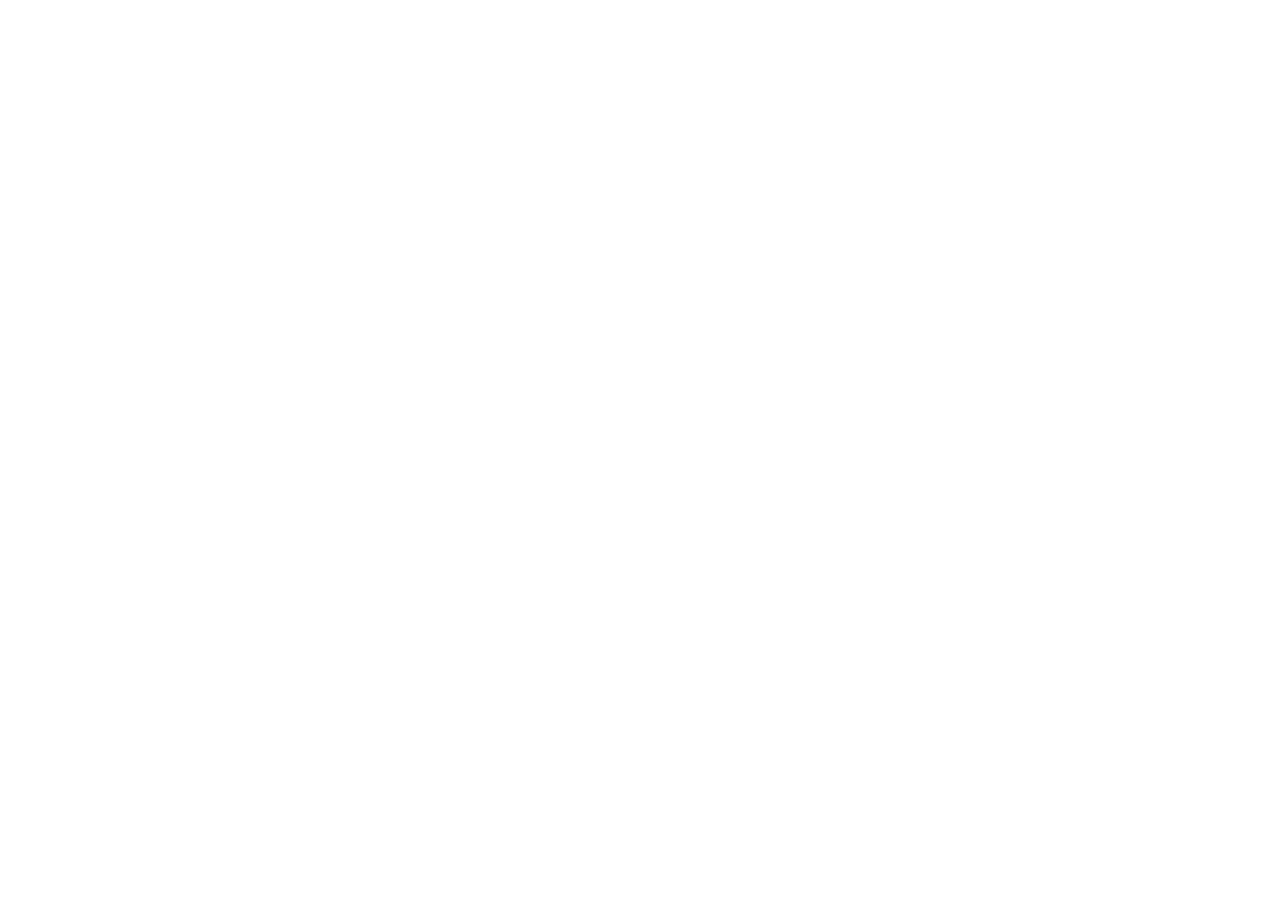
==== index.html @ 32c004c4 "完成了登录注册功能" ====
<!DOCTYPE html>
<html lang="en">
<head>
    <meta charset="UTF-8">
    <meta name="viewport" content="width=device-width, initial-scale=1.0">
    <meta http-equiv="X-UA-Compatible" content="ie=edge">
    <title>Document</title>
</head>
<body>
    
</body>
</html>
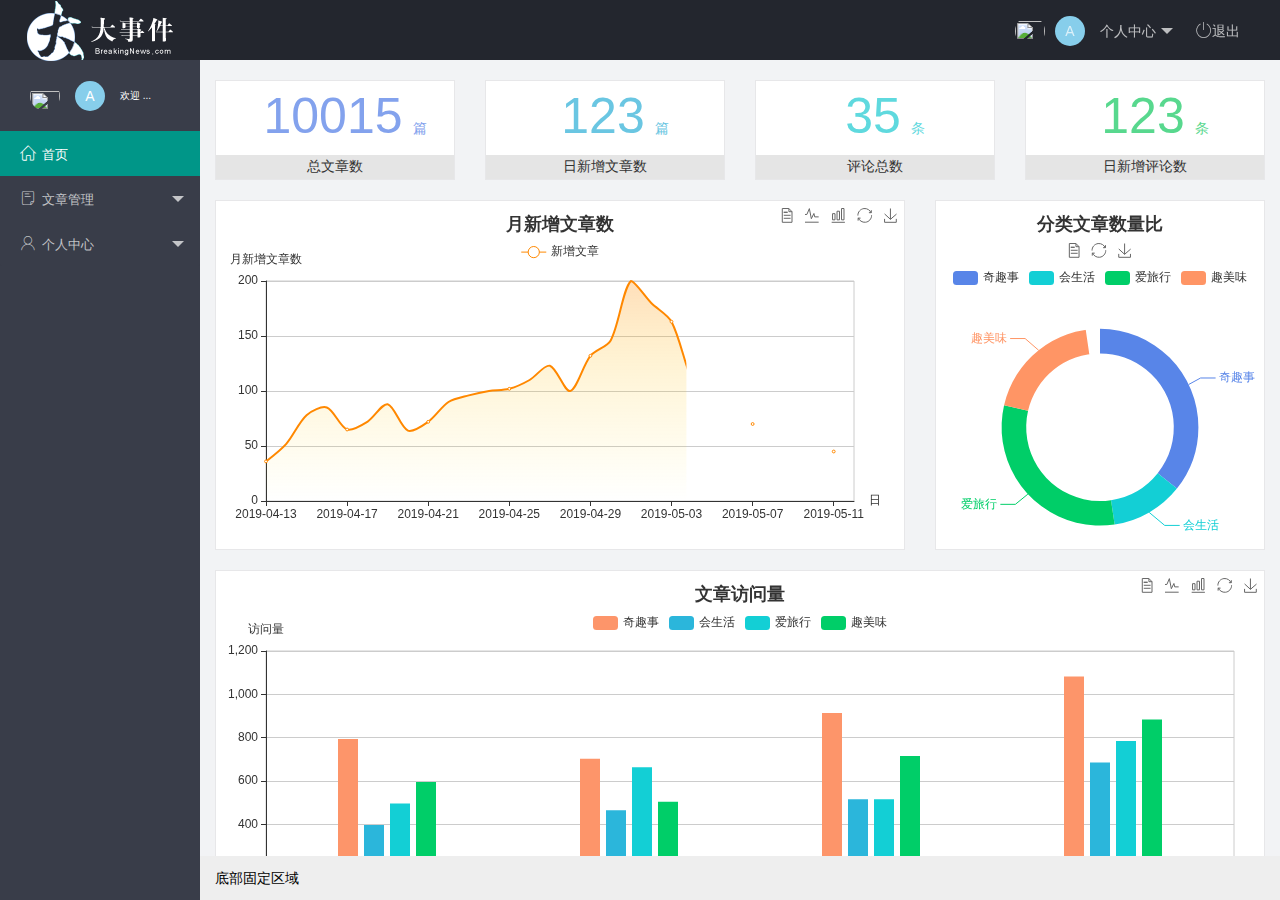
==== commit e6f13154: "完成了主页面的功能" ====
--- a/index.html
+++ b/index.html
@@ -5,8 +5,91 @@
     <meta name="viewport" content="width=device-width, initial-scale=1.0">
     <meta http-equiv="X-UA-Compatible" content="ie=edge">
     <title>Document</title>
+    <link rel="stylesheet" href="./assets/lib/layui/css/layui.css" />
+    <!-- 导入第三方图标库 -->
+    <link rel="stylesheet" href="./assets/fonts/iconfont.css" />
+    <link rel="stylesheet" href="./assets/css/index.css" />
+
 </head>
 <body>
-    
-</body>
+        <div class="layui-layout layui-layout-admin">
+          <div class="layui-header">
+            <div class="layui-logo layui-hide-xs ">
+                <img src="./assets/images/logo.png" alt="">
+            </div>
+            <!-- 头部区域（可配合layui 已有的水平导航） -->
+            
+            <ul class="layui-nav layui-layout-right">
+              <li class="layui-nav-item layui-hide layui-show-md-inline-block">
+                <a href="javascript:;" id="touxiang">
+                  <img src="//tva1.sinaimg.cn/crop.0.0.118.118.180/5db11ff4gw1e77d3nqrv8j203b03cweg.jpg" class="layui-nav-img">
+                  <span class="replace">A</span>
+                  个人中心
+                </a>
+                <dl class="layui-nav-child">
+                  <dd><a href="">基本资料</a></dd>
+                  <dd><a href="">更换头像</a></dd>
+                  <dd><a href="">重置密码</a></dd>
+                </dl>
+              </li>
+              <li class="layui-nav-item" lay-header-event="menuRight" lay-unselect>
+                <a href="javascript:;" id="exit">
+                    <span class="iconfont icon-tuichu"></span>退出
+                </a>
+              </li>
+            </ul>
+          </div>
+          
+          <div class="layui-side layui-bg-black">
+            <div class="layui-side-scroll">
+               <div class="userinfo">
+                     <img src="//tva1.sinaimg.cn/crop.0.0.118.118.180/5db11ff4gw1e77d3nqrv8j203b03cweg.jpg" class="layui-nav-img">
+                     <span class="replace">A</span>
+                     <span id="welcom">欢迎 ...</span>
+               </div>
+              <!-- 左侧导航区域（可配合layui已有的垂直导航） -->
+              <ul class="layui-nav layui-nav-tree" lay-filter="test">
+                    
+                <li class="layui-nav-item layui-this">
+                    <a href="javascript:;"><span class="iconfont icon-home"></span>首页</a>
+                </li>
+                <li class="layui-nav-item">
+                  <a class="" href="javascript:;"><span class="iconfont icon-16"></span>文章管理</a>
+                  <dl class="layui-nav-child">
+                        
+                    <dd><a href="javascript:;"><i class="layui-icon layui-icon-app"></i>文章类别</a></dd>
+                    <dd><a href="javascript:;"><i class="layui-icon layui-icon-app"></i>文章列表</a></dd>
+                    <dd><a href="javascript:;"><i class="layui-icon layui-icon-app"></i>发表文章</a></dd>
+                  </dl>
+                </li>
+                <li class="layui-nav-item">
+                  <a href="javascript:;"><span class="iconfont icon-user"></span>个人中心</a>
+                  <dl class="layui-nav-child">
+                    <dd><a href="javascript:;"><i class="layui-icon layui-icon-app"></i>基本资料</a></dd>
+                    <dd><a href="javascript:;"><i class="layui-icon layui-icon-app"></i>更换头像</a></dd>
+                    <dd><a href=""><i class="layui-icon layui-icon-app"></i>重置密码</a></dd>
+                  </dl>
+                </li>
+                
+                
+              </ul>
+            </div>
+          </div>
+          
+          <div class="layui-body">
+            <!-- 内容主体区域 -->
+            <iframe name="fm" src="./home/dashboard.html" frameborder="0"></iframe>
+          </div>
+          
+          <div class="layui-footer">
+            <!-- 底部固定区域 -->
+            底部固定区域
+          </div>
+        </div>
+        <!-- 导入 layui 的JS文件 -->
+    <script src="./assets/lib/jquery.js"></script>
+    <script src="./assets/lib/layui/layui.all.js"></script>
+    <script src="./assets/js/baseAPI.js"></script>
+    <script src="./assets/js/index.js"></script>
+        </body>
 </html>--- a/assets/lib/layui/css/layui.css
+++ b/assets/lib/layui/css/layui.css
@@ -0,0 +1,2 @@
+/** layui-v2.5.5 MIT License By https://www.layui.com */
+ .layui-inline,img{display:inline-block;vertical-align:middle}h1,h2,h3,h4,h5,h6{font-weight:400}.layui-edge,.layui-header,.layui-inline,.layui-main{position:relative}.layui-body,.layui-edge,.layui-elip{overflow:hidden}.layui-btn,.layui-edge,.layui-inline,img{vertical-align:middle}.layui-btn,.layui-disabled,.layui-icon,.layui-unselect{-moz-user-select:none;-webkit-user-select:none;-ms-user-select:none}.layui-elip,.layui-form-checkbox span,.layui-form-pane .layui-form-label{text-overflow:ellipsis;white-space:nowrap}.layui-breadcrumb,.layui-tree-btnGroup{visibility:hidden}blockquote,body,button,dd,div,dl,dt,form,h1,h2,h3,h4,h5,h6,input,li,ol,p,pre,td,textarea,th,ul{margin:0;padding:0;-webkit-tap-highlight-color:rgba(0,0,0,0)}a:active,a:hover{outline:0}img{border:none}li{list-style:none}table{border-collapse:collapse;border-spacing:0}h4,h5,h6{font-size:100%}button,input,optgroup,option,select,textarea{font-family:inherit;font-size:inherit;font-style:inherit;font-weight:inherit;outline:0}pre{white-space:pre-wrap;white-space:-moz-pre-wrap;white-space:-pre-wrap;white-space:-o-pre-wrap;word-wrap:break-word}body{line-height:24px;font:14px Helvetica Neue,Helvetica,PingFang SC,Tahoma,Arial,sans-serif}hr{height:1px;margin:10px 0;border:0;clear:both}a{color:#333;text-decoration:none}a:hover{color:#777}a cite{font-style:normal;*cursor:pointer}.layui-border-box,.layui-border-box *{box-sizing:border-box}.layui-box,.layui-box *{box-sizing:content-box}.layui-clear{clear:both;*zoom:1}.layui-clear:after{content:'\20';clear:both;*zoom:1;display:block;height:0}.layui-inline{*display:inline;*zoom:1}.layui-edge{display:inline-block;width:0;height:0;border-width:6px;border-style:dashed;border-color:transparent}.layui-edge-top{top:-4px;border-bottom-color:#999;border-bottom-style:solid}.layui-edge-right{border-left-color:#999;border-left-style:solid}.layui-edge-bottom{top:2px;border-top-color:#999;border-top-style:solid}.layui-edge-left{border-right-color:#999;border-right-style:solid}.layui-disabled,.layui-disabled:hover{color:#d2d2d2!important;cursor:not-allowed!important}.layui-circle{border-radius:100%}.layui-show{display:block!important}.layui-hide{display:none!important}@font-face{font-family:layui-icon;src:url(../font/iconfont.eot?v=250);src:url(../font/iconfont.eot?v=250#iefix) format('embedded-opentype'),url(../font/iconfont.woff2?v=250) format('woff2'),url(../font/iconfont.woff?v=250) format('woff'),url(../font/iconfont.ttf?v=250) format('truetype'),url(../font/iconfont.svg?v=250#layui-icon) format('svg')}.layui-icon{font-family:layui-icon!important;font-size:16px;font-style:normal;-webkit-font-smoothing:antialiased;-moz-osx-font-smoothing:grayscale}.layui-icon-reply-fill:before{content:"\e611"}.layui-icon-set-fill:before{content:"\e614"}.layui-icon-menu-fill:before{content:"\e60f"}.layui-icon-search:before{content:"\e615"}.layui-icon-share:before{content:"\e641"}.layui-icon-set-sm:before{content:"\e620"}.layui-icon-engine:before{content:"\e628"}.layui-icon-close:before{content:"\1006"}.layui-icon-close-fill:before{content:"\1007"}.layui-icon-chart-screen:before{content:"\e629"}.layui-icon-star:before{content:"\e600"}.layui-icon-circle-dot:before{content:"\e617"}.layui-icon-chat:before{content:"\e606"}.layui-icon-release:before{content:"\e609"}.layui-icon-list:before{content:"\e60a"}.layui-icon-chart:before{content:"\e62c"}.layui-icon-ok-circle:before{content:"\1005"}.layui-icon-layim-theme:before{content:"\e61b"}.layui-icon-table:before{content:"\e62d"}.layui-icon-right:before{content:"\e602"}.layui-icon-left:before{content:"\e603"}.layui-icon-cart-simple:before{content:"\e698"}.layui-icon-face-cry:before{content:"\e69c"}.layui-icon-face-smile:before{content:"\e6af"}.layui-icon-survey:before{content:"\e6b2"}.layui-icon-tree:before{content:"\e62e"}.layui-icon-upload-circle:before{content:"\e62f"}.layui-icon-add-circle:before{content:"\e61f"}.layui-icon-download-circle:before{content:"\e601"}.layui-icon-templeate-1:before{content:"\e630"}.layui-icon-util:before{content:"\e631"}.layui-icon-face-surprised:before{content:"\e664"}.layui-icon-edit:before{content:"\e642"}.layui-icon-speaker:before{content:"\e645"}.layui-icon-down:before{content:"\e61a"}.layui-icon-file:before{content:"\e621"}.layui-icon-layouts:before{content:"\e632"}.layui-icon-rate-half:before{content:"\e6c9"}.layui-icon-add-circle-fine:before{content:"\e608"}.layui-icon-prev-circle:before{content:"\e633"}.layui-icon-read:before{content:"\e705"}.layui-icon-404:before{content:"\e61c"}.layui-icon-carousel:before{content:"\e634"}.layui-icon-help:before{content:"\e607"}.layui-icon-code-circle:before{content:"\e635"}.layui-icon-water:before{content:"\e636"}.layui-icon-username:before{content:"\e66f"}.layui-icon-find-fill:before{content:"\e670"}.layui-icon-about:before{content:"\e60b"}.layui-icon-location:before{content:"\e715"}.layui-icon-up:before{content:"\e619"}.layui-icon-pause:before{content:"\e651"}.layui-icon-date:before{content:"\e637"}.layui-icon-layim-uploadfile:before{content:"\e61d"}.layui-icon-delete:before{content:"\e640"}.layui-icon-play:before{content:"\e652"}.layui-icon-top:before{content:"\e604"}.layui-icon-friends:before{content:"\e612"}.layui-icon-refresh-3:before{content:"\e9aa"}.layui-icon-ok:before{content:"\e605"}.layui-icon-layer:before{content:"\e638"}.layui-icon-face-smile-fine:before{content:"\e60c"}.layui-icon-dollar:before{content:"\e659"}.layui-icon-group:before{content:"\e613"}.layui-icon-layim-download:before{content:"\e61e"}.layui-icon-picture-fine:before{content:"\e60d"}.layui-icon-link:before{content:"\e64c"}.layui-icon-diamond:before{content:"\e735"}.layui-icon-log:before{content:"\e60e"}.layui-icon-rate-solid:before{content:"\e67a"}.layui-icon-fonts-del:before{content:"\e64f"}.layui-icon-unlink:before{content:"\e64d"}.layui-icon-fonts-clear:before{content:"\e639"}.layui-icon-triangle-r:before{content:"\e623"}.layui-icon-circle:before{content:"\e63f"}.layui-icon-radio:before{content:"\e643"}.layui-icon-align-center:before{content:"\e647"}.layui-icon-align-right:before{content:"\e648"}.layui-icon-align-left:before{content:"\e649"}.layui-icon-loading-1:before{content:"\e63e"}.layui-icon-return:before{content:"\e65c"}.layui-icon-fonts-strong:before{content:"\e62b"}.layui-icon-upload:before{content:"\e67c"}.layui-icon-dialogue:before{content:"\e63a"}.layui-icon-video:before{content:"\e6ed"}.layui-icon-headset:before{content:"\e6fc"}.layui-icon-cellphone-fine:before{content:"\e63b"}.layui-icon-add-1:before{content:"\e654"}.layui-icon-face-smile-b:before{content:"\e650"}.layui-icon-fonts-html:before{content:"\e64b"}.layui-icon-form:before{content:"\e63c"}.layui-icon-cart:before{content:"\e657"}.layui-icon-camera-fill:before{content:"\e65d"}.layui-icon-tabs:before{content:"\e62a"}.layui-icon-fonts-code:before{content:"\e64e"}.layui-icon-fire:before{content:"\e756"}.layui-icon-set:before{content:"\e716"}.layui-icon-fonts-u:before{content:"\e646"}.layui-icon-triangle-d:before{content:"\e625"}.layui-icon-tips:before{content:"\e702"}.layui-icon-picture:before{content:"\e64a"}.layui-icon-more-vertical:before{content:"\e671"}.layui-icon-flag:before{content:"\e66c"}.layui-icon-loading:before{content:"\e63d"}.layui-icon-fonts-i:before{content:"\e644"}.layui-icon-refresh-1:before{content:"\e666"}.layui-icon-rmb:before{content:"\e65e"}.layui-icon-home:before{content:"\e68e"}.layui-icon-user:before{content:"\e770"}.layui-icon-notice:before{content:"\e667"}.layui-icon-login-weibo:before{content:"\e675"}.layui-icon-voice:before{content:"\e688"}.layui-icon-upload-drag:before{content:"\e681"}.layui-icon-login-qq:before{content:"\e676"}.layui-icon-snowflake:before{content:"\e6b1"}.layui-icon-file-b:before{content:"\e655"}.layui-icon-template:before{content:"\e663"}.layui-icon-auz:before{content:"\e672"}.layui-icon-console:before{content:"\e665"}.layui-icon-app:before{content:"\e653"}.layui-icon-prev:before{content:"\e65a"}.layui-icon-website:before{content:"\e7ae"}.layui-icon-next:before{content:"\e65b"}.layui-icon-component:before{content:"\e857"}.layui-icon-more:before{content:"\e65f"}.layui-icon-login-wechat:before{content:"\e677"}.layui-icon-shrink-right:before{content:"\e668"}.layui-icon-spread-left:before{content:"\e66b"}.layui-icon-camera:before{content:"\e660"}.layui-icon-note:before{content:"\e66e"}.layui-icon-refresh:before{content:"\e669"}.layui-icon-female:before{content:"\e661"}.layui-icon-male:before{content:"\e662"}.layui-icon-password:before{content:"\e673"}.layui-icon-senior:before{content:"\e674"}.layui-icon-theme:before{content:"\e66a"}.layui-icon-tread:before{content:"\e6c5"}.layui-icon-praise:before{content:"\e6c6"}.layui-icon-star-fill:before{content:"\e658"}.layui-icon-rate:before{content:"\e67b"}.layui-icon-template-1:before{content:"\e656"}.layui-icon-vercode:before{content:"\e679"}.layui-icon-cellphone:before{content:"\e678"}.layui-icon-screen-full:before{content:"\e622"}.layui-icon-screen-restore:before{content:"\e758"}.layui-icon-cols:before{content:"\e610"}.layui-icon-export:before{content:"\e67d"}.layui-icon-print:before{content:"\e66d"}.layui-icon-slider:before{content:"\e714"}.layui-icon-addition:before{content:"\e624"}.layui-icon-subtraction:before{content:"\e67e"}.layui-icon-service:before{content:"\e626"}.layui-icon-transfer:before{content:"\e691"}.layui-main{width:1140px;margin:0 auto}.layui-header{z-index:1000;height:60px}.layui-header a:hover{transition:all .5s;-webkit-transition:all .5s}.layui-side{position:fixed;left:0;top:0;bottom:0;z-index:999;width:200px;overflow-x:hidden}.layui-side-scroll{position:relative;width:220px;height:100%;overflow-x:hidden}.layui-body{position:absolute;left:200px;right:0;top:0;bottom:0;z-index:998;width:auto;overflow-y:auto;box-sizing:border-box}.layui-layout-body{overflow:hidden}.layui-layout-admin .layui-header{background-color:#23262E}.layui-layout-admin .layui-side{top:60px;width:200px;overflow-x:hidden}.layui-layout-admin .layui-body{position:fixed;top:60px;bottom:44px}.layui-layout-admin .layui-main{width:auto;margin:0 15px}.layui-layout-admin .layui-footer{position:fixed;left:200px;right:0;bottom:0;height:44px;line-height:44px;padding:0 15px;background-color:#eee}.layui-layout-admin .layui-logo{position:absolute;left:0;top:0;width:200px;height:100%;line-height:60px;text-align:center;color:#009688;font-size:16px}.layui-layout-admin .layui-header .layui-nav{background:0 0}.layui-layout-left{position:absolute!important;left:200px;top:0}.layui-layout-right{position:absolute!important;right:0;top:0}.layui-container{position:relative;margin:0 auto;padding:0 15px;box-sizing:border-box}.layui-fluid{position:relative;margin:0 auto;padding:0 15px}.layui-row:after,.layui-row:before{content:'';display:block;clear:both}.layui-col-lg1,.layui-col-lg10,.layui-col-lg11,.layui-col-lg12,.layui-col-lg2,.layui-col-lg3,.layui-col-lg4,.layui-col-lg5,.layui-col-lg6,.layui-col-lg7,.layui-col-lg8,.layui-col-lg9,.layui-col-md1,.layui-col-md10,.layui-col-md11,.layui-col-md12,.layui-col-md2,.layui-col-md3,.layui-col-md4,.layui-col-md5,.layui-col-md6,.layui-col-md7,.layui-col-md8,.layui-col-md9,.layui-col-sm1,.layui-col-sm10,.layui-col-sm11,.layui-col-sm12,.layui-col-sm2,.layui-col-sm3,.layui-col-sm4,.layui-col-sm5,.layui-col-sm6,.layui-col-sm7,.layui-col-sm8,.layui-col-sm9,.layui-col-xs1,.layui-col-xs10,.layui-col-xs11,.layui-col-xs12,.layui-col-xs2,.layui-col-xs3,.layui-col-xs4,.layui-col-xs5,.layui-col-xs6,.layui-col-xs7,.layui-col-xs8,.layui-col-xs9{position:relative;display:block;box-sizing:border-box}.layui-col-xs1,.layui-col-xs10,.layui-col-xs11,.layui-col-xs12,.layui-col-xs2,.layui-col-xs3,.layui-col-xs4,.layui-col-xs5,.layui-col-xs6,.layui-col-xs7,.layui-col-xs8,.layui-col-xs9{float:left}.layui-col-xs1{width:8.33333333%}.layui-col-xs2{width:16.66666667%}.layui-col-xs3{width:25%}.layui-col-xs4{width:33.33333333%}.layui-col-xs5{width:41.66666667%}.layui-col-xs6{width:50%}.layui-col-xs7{width:58.33333333%}.layui-col-xs8{width:66.66666667%}.layui-col-xs9{width:75%}.layui-col-xs10{width:83.33333333%}.layui-col-xs11{width:91.66666667%}.layui-col-xs12{width:100%}.layui-col-xs-offset1{margin-left:8.33333333%}.layui-col-xs-offset2{margin-left:16.66666667%}.layui-col-xs-offset3{margin-left:25%}.layui-col-xs-offset4{margin-left:33.33333333%}.layui-col-xs-offset5{margin-left:41.66666667%}.layui-col-xs-offset6{margin-left:50%}.layui-col-xs-offset7{margin-left:58.33333333%}.layui-col-xs-offset8{margin-left:66.66666667%}.layui-col-xs-offset9{margin-left:75%}.layui-col-xs-offset10{margin-left:83.33333333%}.layui-col-xs-offset11{margin-left:91.66666667%}.layui-col-xs-offset12{margin-left:100%}@media screen and (max-width:768px){.layui-hide-xs{display:none!important}.layui-show-xs-block{display:block!important}.layui-show-xs-inline{display:inline!important}.layui-show-xs-inline-block{display:inline-block!important}}@media screen and (min-width:768px){.layui-container{width:750px}.layui-hide-sm{display:none!important}.layui-show-sm-block{display:block!important}.layui-show-sm-inline{display:inline!important}.layui-show-sm-inline-block{display:inline-block!important}.layui-col-sm1,.layui-col-sm10,.layui-col-sm11,.layui-col-sm12,.layui-col-sm2,.layui-col-sm3,.layui-col-sm4,.layui-col-sm5,.layui-col-sm6,.layui-col-sm7,.layui-col-sm8,.layui-col-sm9{float:left}.layui-col-sm1{width:8.33333333%}.layui-col-sm2{width:16.66666667%}.layui-col-sm3{width:25%}.layui-col-sm4{width:33.33333333%}.layui-col-sm5{width:41.66666667%}.layui-col-sm6{width:50%}.layui-col-sm7{width:58.33333333%}.layui-col-sm8{width:66.66666667%}.layui-col-sm9{width:75%}.layui-col-sm10{width:83.33333333%}.layui-col-sm11{width:91.66666667%}.layui-col-sm12{width:100%}.layui-col-sm-offset1{margin-left:8.33333333%}.layui-col-sm-offset2{margin-left:16.66666667%}.layui-col-sm-offset3{margin-left:25%}.layui-col-sm-offset4{margin-left:33.33333333%}.layui-col-sm-offset5{margin-left:41.66666667%}.layui-col-sm-offset6{margin-left:50%}.layui-col-sm-offset7{margin-left:58.33333333%}.layui-col-sm-offset8{margin-left:66.66666667%}.layui-col-sm-offset9{margin-left:75%}.layui-col-sm-offset10{margin-left:83.33333333%}.layui-col-sm-offset11{margin-left:91.66666667%}.layui-col-sm-offset12{margin-left:100%}}@media screen and (min-width:992px){.layui-container{width:970px}.layui-hide-md{display:none!important}.layui-show-md-block{display:block!important}.layui-show-md-inline{display:inline!important}.layui-show-md-inline-block{display:inline-block!important}.layui-col-md1,.layui-col-md10,.layui-col-md11,.layui-col-md12,.layui-col-md2,.layui-col-md3,.layui-col-md4,.layui-col-md5,.layui-col-md6,.layui-col-md7,.layui-col-md8,.layui-col-md9{float:left}.layui-col-md1{width:8.33333333%}.layui-col-md2{width:16.66666667%}.layui-col-md3{width:25%}.layui-col-md4{width:33.33333333%}.layui-col-md5{width:41.66666667%}.layui-col-md6{width:50%}.layui-col-md7{width:58.33333333%}.layui-col-md8{width:66.66666667%}.layui-col-md9{width:75%}.layui-col-md10{width:83.33333333%}.layui-col-md11{width:91.66666667%}.layui-col-md12{width:100%}.layui-col-md-offset1{margin-left:8.33333333%}.layui-col-md-offset2{margin-left:16.66666667%}.layui-col-md-offset3{margin-left:25%}.layui-col-md-offset4{margin-left:33.33333333%}.layui-col-md-offset5{margin-left:41.66666667%}.layui-col-md-offset6{margin-left:50%}.layui-col-md-offset7{margin-left:58.33333333%}.layui-col-md-offset8{margin-left:66.66666667%}.layui-col-md-offset9{margin-left:75%}.layui-col-md-offset10{margin-left:83.33333333%}.layui-col-md-offset11{margin-left:91.66666667%}.layui-col-md-offset12{margin-left:100%}}@media screen and (min-width:1200px){.layui-container{width:1170px}.layui-hide-lg{display:none!important}.layui-show-lg-block{display:block!important}.layui-show-lg-inline{display:inline!important}.layui-show-lg-inline-block{display:inline-block!important}.layui-col-lg1,.layui-col-lg10,.layui-col-lg11,.layui-col-lg12,.layui-col-lg2,.layui-col-lg3,.layui-col-lg4,.layui-col-lg5,.layui-col-lg6,.layui-col-lg7,.layui-col-lg8,.layui-col-lg9{float:left}.layui-col-lg1{width:8.33333333%}.layui-col-lg2{width:16.66666667%}.layui-col-lg3{width:25%}.layui-col-lg4{width:33.33333333%}.layui-col-lg5{width:41.66666667%}.layui-col-lg6{width:50%}.layui-col-lg7{width:58.33333333%}.layui-col-lg8{width:66.66666667%}.layui-col-lg9{width:75%}.layui-col-lg10{width:83.33333333%}.layui-col-lg11{width:91.66666667%}.layui-col-lg12{width:100%}.layui-col-lg-offset1{margin-left:8.33333333%}.layui-col-lg-offset2{margin-left:16.66666667%}.layui-col-lg-offset3{margin-left:25%}.layui-col-lg-offset4{margin-left:33.33333333%}.layui-col-lg-offset5{margin-left:41.66666667%}.layui-col-lg-offset6{margin-left:50%}.layui-col-lg-offset7{margin-left:58.33333333%}.layui-col-lg-offset8{margin-left:66.66666667%}.layui-col-lg-offset9{margin-left:75%}.layui-col-lg-offset10{margin-left:83.33333333%}.layui-col-lg-offset11{margin-left:91.66666667%}.layui-col-lg-offset12{margin-left:100%}}.layui-col-space1{margin:-.5px}.layui-col-space1>*{padding:.5px}.layui-col-space3{margin:-1.5px}.layui-col-space3>*{padding:1.5px}.layui-col-space5{margin:-2.5px}.layui-col-space5>*{padding:2.5px}.layui-col-space8{margin:-3.5px}.layui-col-space8>*{padding:3.5px}.layui-col-space10{margin:-5px}.layui-col-space10>*{padding:5px}.layui-col-space12{margin:-6px}.layui-col-space12>*{padding:6px}.layui-col-space15{margin:-7.5px}.layui-col-space15>*{padding:7.5px}.layui-col-space18{margin:-9px}.layui-col-space18>*{padding:9px}.layui-col-space20{margin:-10px}.layui-col-space20>*{padding:10px}.layui-col-space22{margin:-11px}.layui-col-space22>*{padding:11px}.layui-col-space25{margin:-12.5px}.layui-col-space25>*{padding:12.5px}.layui-col-space30{margin:-15px}.layui-col-space30>*{padding:15px}.layui-btn,.layui-input,.layui-select,.layui-textarea,.layui-upload-button{outline:0;-webkit-appearance:none;transition:all .3s;-webkit-transition:all .3s;box-sizing:border-box}.layui-elem-quote{margin-bottom:10px;padding:15px;line-height:22px;border-left:5px solid #009688;border-radius:0 2px 2px 0;background-color:#f2f2f2}.layui-quote-nm{border-style:solid;border-width:1px 1px 1px 5px;background:0 0}.layui-elem-field{margin-bottom:10px;padding:0;border-width:1px;border-style:solid}.layui-elem-field legend{margin-left:20px;padding:0 10px;font-size:20px;font-weight:300}.layui-field-title{margin:10px 0 20px;border-width:1px 0 0}.layui-field-box{padding:10px 15px}.layui-field-title .layui-field-box{padding:10px 0}.layui-progress{position:relative;height:6px;border-radius:20px;background-color:#e2e2e2}.layui-progress-bar{position:absolute;left:0;top:0;width:0;max-width:100%;height:6px;border-radius:20px;text-align:right;background-color:#5FB878;transition:all .3s;-webkit-transition:all .3s}.layui-progress-big,.layui-progress-big .layui-progress-bar{height:18px;line-height:18px}.layui-progress-text{position:relative;top:-20px;line-height:18px;font-size:12px;color:#666}.layui-progress-big .layui-progress-text{position:static;padding:0 10px;color:#fff}.layui-collapse{border-width:1px;border-style:solid;border-radius:2px}.layui-colla-content,.layui-colla-item{border-top-width:1px;border-top-style:solid}.layui-colla-item:first-child{border-top:none}.layui-colla-title{position:relative;height:42px;line-height:42px;padding:0 15px 0 35px;color:#333;background-color:#f2f2f2;cursor:pointer;font-size:14px;overflow:hidden}.layui-colla-content{display:none;padding:10px 15px;line-height:22px;color:#666}.layui-colla-icon{position:absolute;left:15px;top:0;font-size:14px}.layui-card{margin-bottom:15px;border-radius:2px;background-color:#fff;box-shadow:0 1px 2px 0 rgba(0,0,0,.05)}.layui-card:last-child{margin-bottom:0}.layui-card-header{position:relative;height:42px;line-height:42px;padding:0 15px;border-bottom:1px solid #f6f6f6;color:#333;border-radius:2px 2px 0 0;font-size:14px}.layui-bg-black,.layui-bg-blue,.layui-bg-cyan,.layui-bg-green,.layui-bg-orange,.layui-bg-red{color:#fff!important}.layui-card-body{position:relative;padding:10px 15px;line-height:24px}.layui-card-body[pad15]{padding:15px}.layui-card-body[pad20]{padding:20px}.layui-card-body .layui-table{margin:5px 0}.layui-card .layui-tab{margin:0}.layui-panel-window{position:relative;padding:15px;border-radius:0;border-top:5px solid #E6E6E6;background-color:#fff}.layui-auxiliar-moving{position:fixed;left:0;right:0;top:0;bottom:0;width:100%;height:100%;background:0 0;z-index:9999999999}.layui-form-label,.layui-form-mid,.layui-form-select,.layui-input-block,.layui-input-inline,.layui-textarea{position:relative}.layui-bg-red{background-color:#FF5722!important}.layui-bg-orange{background-color:#FFB800!important}.layui-bg-green{background-color:#009688!important}.layui-bg-cyan{background-color:#2F4056!important}.layui-bg-blue{background-color:#1E9FFF!important}.layui-bg-black{background-color:#393D49!important}.layui-bg-gray{background-color:#eee!important;color:#666!important}.layui-badge-rim,.layui-colla-content,.layui-colla-item,.layui-collapse,.layui-elem-field,.layui-form-pane .layui-form-item[pane],.layui-form-pane .layui-form-label,.layui-input,.layui-layedit,.layui-layedit-tool,.layui-quote-nm,.layui-select,.layui-tab-bar,.layui-tab-card,.layui-tab-title,.layui-tab-title .layui-this:after,.layui-textarea{border-color:#e6e6e6}.layui-timeline-item:before,hr{background-color:#e6e6e6}.layui-text{line-height:22px;font-size:14px;color:#666}.layui-text h1,.layui-text h2,.layui-text h3{font-weight:500;color:#333}.layui-text h1{font-size:30px}.layui-text h2{font-size:24px}.layui-text h3{font-size:18px}.layui-text a:not(.layui-btn){color:#01AAED}.layui-text a:not(.layui-btn):hover{text-decoration:underline}.layui-text ul{padding:5px 0 5px 15px}.layui-text ul li{margin-top:5px;list-style-type:disc}.layui-text em,.layui-word-aux{color:#999!important;padding:0 5px!important}.layui-btn{display:inline-block;height:38px;line-height:38px;padding:0 18px;background-color:#009688;color:#fff;white-space:nowrap;text-align:center;font-size:14px;border:none;border-radius:2px;cursor:pointer}.layui-btn:hover{opacity:.8;filter:alpha(opacity=80);color:#fff}.layui-btn:active{opacity:1;filter:alpha(opacity=100)}.layui-btn+.layui-btn{margin-left:10px}.layui-btn-container{font-size:0}.layui-btn-container .layui-btn{margin-right:10px;margin-bottom:10px}.layui-btn-container .layui-btn+.layui-btn{margin-left:0}.layui-table .layui-btn-container .layui-btn{margin-bottom:9px}.layui-btn-radius{border-radius:100px}.layui-btn .layui-icon{margin-right:3px;font-size:18px;vertical-align:bottom;vertical-align:middle\9}.layui-btn-primary{border:1px solid #C9C9C9;background-color:#fff;color:#555}.layui-btn-primary:hover{border-color:#009688;color:#333}.layui-btn-normal{background-color:#1E9FFF}.layui-btn-warm{background-color:#FFB800}.layui-btn-danger{background-color:#FF5722}.layui-btn-checked{background-color:#5FB878}.layui-btn-disabled,.layui-btn-disabled:active,.layui-btn-disabled:hover{border:1px solid #e6e6e6;background-color:#FBFBFB;color:#C9C9C9;cursor:not-allowed;opacity:1}.layui-btn-lg{height:44px;line-height:44px;padding:0 25px;font-size:16px}.layui-btn-sm{height:30px;line-height:30px;padding:0 10px;font-size:12px}.layui-btn-sm i{font-size:16px!important}.layui-btn-xs{height:22px;line-height:22px;padding:0 5px;font-size:12px}.layui-btn-xs i{font-size:14px!important}.layui-btn-group{display:inline-block;vertical-align:middle;font-size:0}.layui-btn-group .layui-btn{margin-left:0!important;margin-right:0!important;border-left:1px solid rgba(255,255,255,.5);border-radius:0}.layui-btn-group .layui-btn-primary{border-left:none}.layui-btn-group .layui-btn-primary:hover{border-color:#C9C9C9;color:#009688}.layui-btn-group .layui-btn:first-child{border-left:none;border-radius:2px 0 0 2px}.layui-btn-group .layui-btn-primary:first-child{border-left:1px solid #c9c9c9}.layui-btn-group .layui-btn:last-child{border-radius:0 2px 2px 0}.layui-btn-group .layui-btn+.layui-btn{margin-left:0}.layui-btn-group+.layui-btn-group{margin-left:10px}.layui-btn-fluid{width:100%}.layui-input,.layui-select,.layui-textarea{height:38px;line-height:1.3;line-height:38px\9;border-width:1px;border-style:solid;background-color:#fff;border-radius:2px}.layui-input::-webkit-input-placeholder,.layui-select::-webkit-input-placeholder,.layui-textarea::-webkit-input-placeholder{line-height:1.3}.layui-input,.layui-textarea{display:block;width:100%;padding-left:10px}.layui-input:hover,.layui-textarea:hover{border-color:#D2D2D2!important}.layui-input:focus,.layui-textarea:focus{border-color:#C9C9C9!important}.layui-textarea{min-height:100px;height:auto;line-height:20px;padding:6px 10px;resize:vertical}.layui-select{padding:0 10px}.layui-form input[type=checkbox],.layui-form input[type=radio],.layui-form select{display:none}.layui-form [lay-ignore]{display:initial}.layui-form-item{margin-bottom:15px;clear:both;*zoom:1}.layui-form-item:after{content:'\20';clear:both;*zoom:1;display:block;height:0}.layui-form-label{float:left;display:block;padding:9px 15px;width:80px;font-weight:400;line-height:20px;text-align:right}.layui-form-label-col{display:block;float:none;padding:9px 0;line-height:20px;text-align:left}.layui-form-item .layui-inline{margin-bottom:5px;margin-right:10px}.layui-input-block{margin-left:110px;min-height:36px}.layui-input-inline{display:inline-block;vertical-align:middle}.layui-form-item .layui-input-inline{float:left;width:190px;margin-right:10px}.layui-form-text .layui-input-inline{width:auto}.layui-form-mid{float:left;display:block;padding:9px 0!important;line-height:20px;margin-right:10px}.layui-form-danger+.layui-form-select .layui-input,.layui-form-danger:focus{border-color:#FF5722!important}.layui-form-select .layui-input{padding-right:30px;cursor:pointer}.layui-form-select .layui-edge{position:absolute;right:10px;top:50%;margin-top:-3px;cursor:pointer;border-width:6px;border-top-color:#c2c2c2;border-top-style:solid;transition:all .3s;-webkit-transition:all .3s}.layui-form-select dl{display:none;position:absolute;left:0;top:42px;padding:5px 0;z-index:899;min-width:100%;border:1px solid #d2d2d2;max-height:300px;overflow-y:auto;background-color:#fff;border-radius:2px;box-shadow:0 2px 4px rgba(0,0,0,.12);box-sizing:border-box}.layui-form-select dl dd,.layui-form-select dl dt{padding:0 10px;line-height:36px;white-space:nowrap;overflow:hidden;text-overflow:ellipsis}.layui-form-select dl dt{font-size:12px;color:#999}.layui-form-select dl dd{cursor:pointer}.layui-form-select dl dd:hover{background-color:#f2f2f2;-webkit-transition:.5s all;transition:.5s all}.layui-form-select .layui-select-group dd{padding-left:20px}.layui-form-select dl dd.layui-select-tips{padding-left:10px!important;color:#999}.layui-form-select dl dd.layui-this{background-color:#5FB878;color:#fff}.layui-form-checkbox,.layui-form-select dl dd.layui-disabled{background-color:#fff}.layui-form-selected dl{display:block}.layui-form-checkbox,.layui-form-checkbox *,.layui-form-switch{display:inline-block;vertical-align:middle}.layui-form-selected .layui-edge{margin-top:-9px;-webkit-transform:rotate(180deg);transform:rotate(180deg);margin-top:-3px\9}:root .layui-form-selected .layui-edge{margin-top:-9px\0/IE9}.layui-form-selectup dl{top:auto;bottom:42px}.layui-select-none{margin:5px 0;text-align:center;color:#999}.layui-select-disabled .layui-disabled{border-color:#eee!important}.layui-select-disabled .layui-edge{border-top-color:#d2d2d2}.layui-form-checkbox{position:relative;height:30px;line-height:30px;margin-right:10px;padding-right:30px;cursor:pointer;font-size:0;-webkit-transition:.1s linear;transition:.1s linear;box-sizing:border-box}.layui-form-checkbox span{padding:0 10px;height:100%;font-size:14px;border-radius:2px 0 0 2px;background-color:#d2d2d2;color:#fff;overflow:hidden}.layui-form-checkbox:hover span{background-color:#c2c2c2}.layui-form-checkbox i{position:absolute;right:0;top:0;width:30px;height:28px;border:1px solid #d2d2d2;border-left:none;border-radius:0 2px 2px 0;color:#fff;font-size:20px;text-align:center}.layui-form-checkbox:hover i{border-color:#c2c2c2;color:#c2c2c2}.layui-form-checked,.layui-form-checked:hover{border-color:#5FB878}.layui-form-checked span,.layui-form-checked:hover span{background-color:#5FB878}.layui-form-checked i,.layui-form-checked:hover i{color:#5FB878}.layui-form-item .layui-form-checkbox{margin-top:4px}.layui-form-checkbox[lay-skin=primary]{height:auto!important;line-height:normal!important;min-width:18px;min-height:18px;border:none!important;margin-right:0;padding-left:28px;padding-right:0;background:0 0}.layui-form-checkbox[lay-skin=primary] span{padding-left:0;padding-right:15px;line-height:18px;background:0 0;color:#666}.layui-form-checkbox[lay-skin=primary] i{right:auto;left:0;width:16px;height:16px;line-height:16px;border:1px solid #d2d2d2;font-size:12px;border-radius:2px;background-color:#fff;-webkit-transition:.1s linear;transition:.1s linear}.layui-form-checkbox[lay-skin=primary]:hover i{border-color:#5FB878;color:#fff}.layui-form-checked[lay-skin=primary] i{border-color:#5FB878!important;background-color:#5FB878;color:#fff}.layui-checkbox-disbaled[lay-skin=primary] span{background:0 0!important;color:#c2c2c2}.layui-checkbox-disbaled[lay-skin=primary]:hover i{border-color:#d2d2d2}.layui-form-item .layui-form-checkbox[lay-skin=primary]{margin-top:10px}.layui-form-switch{position:relative;height:22px;line-height:22px;min-width:35px;padding:0 5px;margin-top:8px;border:1px solid #d2d2d2;border-radius:20px;cursor:pointer;background-color:#fff;-webkit-transition:.1s linear;transition:.1s linear}.layui-form-switch i{position:absolute;left:5px;top:3px;width:16px;height:16px;border-radius:20px;background-color:#d2d2d2;-webkit-transition:.1s linear;transition:.1s linear}.layui-form-switch em{position:relative;top:0;width:25px;margin-left:21px;padding:0!important;text-align:center!important;color:#999!important;font-style:normal!important;font-size:12px}.layui-form-onswitch{border-color:#5FB878;background-color:#5FB878}.layui-checkbox-disbaled,.layui-checkbox-disbaled i{border-color:#e2e2e2!important}.layui-form-onswitch i{left:100%;margin-left:-21px;background-color:#fff}.layui-form-onswitch em{margin-left:5px;margin-right:21px;color:#fff!important}.layui-checkbox-disbaled span{background-color:#e2e2e2!important}.layui-checkbox-disbaled:hover i{color:#fff!important}[lay-radio]{display:none}.layui-form-radio,.layui-form-radio *{display:inline-block;vertical-align:middle}.layui-form-radio{line-height:28px;margin:6px 10px 0 0;padding-right:10px;cursor:pointer;font-size:0}.layui-form-radio *{font-size:14px}.layui-form-radio>i{margin-right:8px;font-size:22px;color:#c2c2c2}.layui-form-radio>i:hover,.layui-form-radioed>i{color:#5FB878}.layui-radio-disbaled>i{color:#e2e2e2!important}.layui-form-pane .layui-form-label{width:110px;padding:8px 15px;height:38px;line-height:20px;border-width:1px;border-style:solid;border-radius:2px 0 0 2px;text-align:center;background-color:#FBFBFB;overflow:hidden;box-sizing:border-box}.layui-form-pane .layui-input-inline{margin-left:-1px}.layui-form-pane .layui-input-block{margin-left:110px;left:-1px}.layui-form-pane .layui-input{border-radius:0 2px 2px 0}.layui-form-pane .layui-form-text .layui-form-label{float:none;width:100%;border-radius:2px;box-sizing:border-box;text-align:left}.layui-form-pane .layui-form-text .layui-input-inline{display:block;margin:0;top:-1px;clear:both}.layui-form-pane .layui-form-text .layui-input-block{margin:0;left:0;top:-1px}.layui-form-pane .layui-form-text .layui-textarea{min-height:100px;border-radius:0 0 2px 2px}.layui-form-pane .layui-form-checkbox{margin:4px 0 4px 10px}.layui-form-pane .layui-form-radio,.layui-form-pane .layui-form-switch{margin-top:6px;margin-left:10px}.layui-form-pane .layui-form-item[pane]{position:relative;border-width:1px;border-style:solid}.layui-form-pane .layui-form-item[pane] .layui-form-label{position:absolute;left:0;top:0;height:100%;border-width:0 1px 0 0}.layui-form-pane .layui-form-item[pane] .layui-input-inline{margin-left:110px}@media screen and (max-width:450px){.layui-form-item .layui-form-label{text-overflow:ellipsis;overflow:hidden;white-space:nowrap}.layui-form-item .layui-inline{display:block;margin-right:0;margin-bottom:20px;clear:both}.layui-form-item .layui-inline:after{content:'\20';clear:both;display:block;height:0}.layui-form-item .layui-input-inline{display:block;float:none;left:-3px;width:auto;margin:0 0 10px 112px}.layui-form-item .layui-input-inline+.layui-form-mid{margin-left:110px;top:-5px;padding:0}.layui-form-item .layui-form-checkbox{margin-right:5px;margin-bottom:5px}}.layui-layedit{border-width:1px;border-style:solid;border-radius:2px}.layui-layedit-tool{padding:3px 5px;border-bottom-width:1px;border-bottom-style:solid;font-size:0}.layedit-tool-fixed{position:fixed;top:0;border-top:1px solid #e2e2e2}.layui-layedit-tool .layedit-tool-mid,.layui-layedit-tool .layui-icon{display:inline-block;vertical-align:middle;text-align:center;font-size:14px}.layui-layedit-tool .layui-icon{position:relative;width:32px;height:30px;line-height:30px;margin:3px 5px;color:#777;cursor:pointer;border-radius:2px}.layui-layedit-tool .layui-icon:hover{color:#393D49}.layui-layedit-tool .layui-icon:active{color:#000}.layui-layedit-tool .layedit-tool-active{background-color:#e2e2e2;color:#000}.layui-layedit-tool .layui-disabled,.layui-layedit-tool .layui-disabled:hover{color:#d2d2d2;cursor:not-allowed}.layui-layedit-tool .layedit-tool-mid{width:1px;height:18px;margin:0 10px;background-color:#d2d2d2}.layedit-tool-html{width:50px!important;font-size:30px!important}.layedit-tool-b,.layedit-tool-code,.layedit-tool-help{font-size:16px!important}.layedit-tool-d,.layedit-tool-face,.layedit-tool-image,.layedit-tool-unlink{font-size:18px!important}.layedit-tool-image input{position:absolute;font-size:0;left:0;top:0;width:100%;height:100%;opacity:.01;filter:Alpha(opacity=1);cursor:pointer}.layui-layedit-iframe iframe{display:block;width:100%}#LAY_layedit_code{overflow:hidden}.layui-laypage{display:inline-block;*display:inline;*zoom:1;vertical-align:middle;margin:10px 0;font-size:0}.layui-laypage>a:first-child,.layui-laypage>a:first-child em{border-radius:2px 0 0 2px}.layui-laypage>a:last-child,.layui-laypage>a:last-child em{border-radius:0 2px 2px 0}.layui-laypage>:first-child{margin-left:0!important}.layui-laypage>:last-child{margin-right:0!important}.layui-laypage a,.layui-laypage button,.layui-laypage input,.layui-laypage select,.layui-laypage span{border:1px solid #e2e2e2}.layui-laypage a,.layui-laypage span{display:inline-block;*display:inline;*zoom:1;vertical-align:middle;padding:0 15px;height:28px;line-height:28px;margin:0 -1px 5px 0;background-color:#fff;color:#333;font-size:12px}.layui-flow-more a *,.layui-laypage input,.layui-table-view select[lay-ignore]{display:inline-block}.layui-laypage a:hover{color:#009688}.layui-laypage em{font-style:normal}.layui-laypage .layui-laypage-spr{color:#999;font-weight:700}.layui-laypage a{text-decoration:none}.layui-laypage .layui-laypage-curr{position:relative}.layui-laypage .layui-laypage-curr em{position:relative;color:#fff}.layui-laypage .layui-laypage-curr .layui-laypage-em{position:absolute;left:-1px;top:-1px;padding:1px;width:100%;height:100%;background-color:#009688}.layui-laypage-em{border-radius:2px}.layui-laypage-next em,.layui-laypage-prev em{font-family:Sim sun;font-size:16px}.layui-laypage .layui-laypage-count,.layui-laypage .layui-laypage-limits,.layui-laypage .layui-laypage-refresh,.layui-laypage .layui-laypage-skip{margin-left:10px;margin-right:10px;padding:0;border:none}.layui-laypage .layui-laypage-limits,.layui-laypage .layui-laypage-refresh{vertical-align:top}.layui-laypage .layui-laypage-refresh i{font-size:18px;cursor:pointer}.layui-laypage select{height:22px;padding:3px;border-radius:2px;cursor:pointer}.layui-laypage .layui-laypage-skip{height:30px;line-height:30px;color:#999}.layui-laypage button,.layui-laypage input{height:30px;line-height:30px;border-radius:2px;vertical-align:top;background-color:#fff;box-sizing:border-box}.layui-laypage input{width:40px;margin:0 10px;padding:0 3px;text-align:center}.layui-laypage input:focus,.layui-laypage select:focus{border-color:#009688!important}.layui-laypage button{margin-left:10px;padding:0 10px;cursor:pointer}.layui-table,.layui-table-view{margin:10px 0}.layui-flow-more{margin:10px 0;text-align:center;color:#999;font-size:14px}.layui-flow-more a{height:32px;line-height:32px}.layui-flow-more a *{vertical-align:top}.layui-flow-more a cite{padding:0 20px;border-radius:3px;background-color:#eee;color:#333;font-style:normal}.layui-flow-more a cite:hover{opacity:.8}.layui-flow-more a i{font-size:30px;color:#737383}.layui-table{width:100%;background-color:#fff;color:#666}.layui-table tr{transition:all .3s;-webkit-transition:all .3s}.layui-table th{text-align:left;font-weight:400}.layui-table tbody tr:hover,.layui-table thead tr,.layui-table-click,.layui-table-header,.layui-table-hover,.layui-table-mend,.layui-table-patch,.layui-table-tool,.layui-table-total,.layui-table-total tr,.layui-table[lay-even] tr:nth-child(even){background-color:#f2f2f2}.layui-table td,.layui-table th,.layui-table-col-set,.layui-table-fixed-r,.layui-table-grid-down,.layui-table-header,.layui-table-page,.layui-table-tips-main,.layui-table-tool,.layui-table-total,.layui-table-view,.layui-table[lay-skin=line],.layui-table[lay-skin=row]{border-width:1px;border-style:solid;border-color:#e6e6e6}.layui-table td,.layui-table th{position:relative;padding:9px 15px;min-height:20px;line-height:20px;font-size:14px}.layui-table[lay-skin=line] td,.layui-table[lay-skin=line] th{border-width:0 0 1px}.layui-table[lay-skin=row] td,.layui-table[lay-skin=row] th{border-width:0 1px 0 0}.layui-table[lay-skin=nob] td,.layui-table[lay-skin=nob] th{border:none}.layui-table img{max-width:100px}.layui-table[lay-size=lg] td,.layui-table[lay-size=lg] th{padding:15px 30px}.layui-table-view .layui-table[lay-size=lg] .layui-table-cell{height:40px;line-height:40px}.layui-table[lay-size=sm] td,.layui-table[lay-size=sm] th{font-size:12px;padding:5px 10px}.layui-table-view .layui-table[lay-size=sm] .layui-table-cell{height:20px;line-height:20px}.layui-table[lay-data]{display:none}.layui-table-box{position:relative;overflow:hidden}.layui-table-view .layui-table{position:relative;width:auto;margin:0}.layui-table-view .layui-table[lay-skin=line]{border-width:0 1px 0 0}.layui-table-view .layui-table[lay-skin=row]{border-width:0 0 1px}.layui-table-view .layui-table td,.layui-table-view .layui-table th{padding:5px 0;border-top:none;border-left:none}.layui-table-view .layui-table th.layui-unselect .layui-table-cell span{cursor:pointer}.layui-table-view .layui-table td{cursor:default}.layui-table-view .layui-table td[data-edit=text]{cursor:text}.layui-table-view .layui-form-checkbox[lay-skin=primary] i{width:18px;height:18px}.layui-table-view .layui-form-radio{line-height:0;padding:0}.layui-table-view .layui-form-radio>i{margin:0;font-size:20px}.layui-table-init{position:absolute;left:0;top:0;width:100%;height:100%;text-align:center;z-index:110}.layui-table-init .layui-icon{position:absolute;left:50%;top:50%;margin:-15px 0 0 -15px;font-size:30px;color:#c2c2c2}.layui-table-header{border-width:0 0 1px;overflow:hidden}.layui-table-header .layui-table{margin-bottom:-1px}.layui-table-tool .layui-inline[lay-event]{position:relative;width:26px;height:26px;padding:5px;line-height:16px;margin-right:10px;text-align:center;color:#333;border:1px solid #ccc;cursor:pointer;-webkit-transition:.5s all;transition:.5s all}.layui-table-tool .layui-inline[lay-event]:hover{border:1px solid #999}.layui-table-tool-temp{padding-right:120px}.layui-table-tool-self{position:absolute;right:17px;top:10px}.layui-table-tool .layui-table-tool-self .layui-inline[lay-event]{margin:0 0 0 10px}.layui-table-tool-panel{position:absolute;top:29px;left:-1px;padding:5px 0;min-width:150px;min-height:40px;border:1px solid #d2d2d2;text-align:left;overflow-y:auto;background-color:#fff;box-shadow:0 2px 4px rgba(0,0,0,.12)}.layui-table-cell,.layui-table-tool-panel li{overflow:hidden;text-overflow:ellipsis;white-space:nowrap}.layui-table-tool-panel li{padding:0 10px;line-height:30px;-webkit-transition:.5s all;transition:.5s all}.layui-table-tool-panel li .layui-form-checkbox[lay-skin=primary]{width:100%;padding-left:28px}.layui-table-tool-panel li:hover{background-color:#f2f2f2}.layui-table-tool-panel li .layui-form-checkbox[lay-skin=primary] i{position:absolute;left:0;top:0}.layui-table-tool-panel li .layui-form-checkbox[lay-skin=primary] span{padding:0}.layui-table-tool .layui-table-tool-self .layui-table-tool-panel{left:auto;right:-1px}.layui-table-col-set{position:absolute;right:0;top:0;width:20px;height:100%;border-width:0 0 0 1px;background-color:#fff}.layui-table-sort{width:10px;height:20px;margin-left:5px;cursor:pointer!important}.layui-table-sort .layui-edge{position:absolute;left:5px;border-width:5px}.layui-table-sort .layui-table-sort-asc{top:3px;border-top:none;border-bottom-style:solid;border-bottom-color:#b2b2b2}.layui-table-sort .layui-table-sort-asc:hover{border-bottom-color:#666}.layui-table-sort .layui-table-sort-desc{bottom:5px;border-bottom:none;border-top-style:solid;border-top-color:#b2b2b2}.layui-table-sort .layui-table-sort-desc:hover{border-top-color:#666}.layui-table-sort[lay-sort=asc] .layui-table-sort-asc{border-bottom-color:#000}.layui-table-sort[lay-sort=desc] .layui-table-sort-desc{border-top-color:#000}.layui-table-cell{height:28px;line-height:28px;padding:0 15px;position:relative;box-sizing:border-box}.layui-table-cell .layui-form-checkbox[lay-skin=primary]{top:-1px;padding:0}.layui-table-cell .layui-table-link{color:#01AAED}.laytable-cell-checkbox,.laytable-cell-numbers,.laytable-cell-radio,.laytable-cell-space{padding:0;text-align:center}.layui-table-body{position:relative;overflow:auto;margin-right:-1px;margin-bottom:-1px}.layui-table-body .layui-none{line-height:26px;padding:15px;text-align:center;color:#999}.layui-table-fixed{position:absolute;left:0;top:0;z-index:101}.layui-table-fixed .layui-table-body{overflow:hidden}.layui-table-fixed-l{box-shadow:0 -1px 8px rgba(0,0,0,.08)}.layui-table-fixed-r{left:auto;right:-1px;border-width:0 0 0 1px;box-shadow:-1px 0 8px rgba(0,0,0,.08)}.layui-table-fixed-r .layui-table-header{position:relative;overflow:visible}.layui-table-mend{position:absolute;right:-49px;top:0;height:100%;width:50px}.layui-table-tool{position:relative;z-index:890;width:100%;min-height:50px;line-height:30px;padding:10px 15px;border-width:0 0 1px}.layui-table-tool .layui-btn-container{margin-bottom:-10px}.layui-table-page,.layui-table-total{border-width:1px 0 0;margin-bottom:-1px;overflow:hidden}.layui-table-page{position:relative;width:100%;padding:7px 7px 0;height:41px;font-size:12px;white-space:nowrap}.layui-table-page>div{height:26px}.layui-table-page .layui-laypage{margin:0}.layui-table-page .layui-laypage a,.layui-table-page .layui-laypage span{height:26px;line-height:26px;margin-bottom:10px;border:none;background:0 0}.layui-table-page .layui-laypage a,.layui-table-page .layui-laypage span.layui-laypage-curr{padding:0 12px}.layui-table-page .layui-laypage span{margin-left:0;padding:0}.layui-table-page .layui-laypage .layui-laypage-prev{margin-left:-7px!important}.layui-table-page .layui-laypage .layui-laypage-curr .layui-laypage-em{left:0;top:0;padding:0}.layui-table-page .layui-laypage button,.layui-table-page .layui-laypage input{height:26px;line-height:26px}.layui-table-page .layui-laypage input{width:40px}.layui-table-page .layui-laypage button{padding:0 10px}.layui-table-page select{height:18px}.layui-table-patch .layui-table-cell{padding:0;width:30px}.layui-table-edit{position:absolute;left:0;top:0;width:100%;height:100%;padding:0 14px 1px;border-radius:0;box-shadow:1px 1px 20px rgba(0,0,0,.15)}.layui-table-edit:focus{border-color:#5FB878!important}select.layui-table-edit{padding:0 0 0 10px;border-color:#C9C9C9}.layui-table-view .layui-form-checkbox,.layui-table-view .layui-form-radio,.layui-table-view .layui-form-switch{top:0;margin:0;box-sizing:content-box}.layui-table-view .layui-form-checkbox{top:-1px;height:26px;line-height:26px}.layui-table-view .layui-form-checkbox i{height:26px}.layui-table-grid .layui-table-cell{overflow:visible}.layui-table-grid-down{position:absolute;top:0;right:0;width:26px;height:100%;padding:5px 0;border-width:0 0 0 1px;text-align:center;background-color:#fff;color:#999;cursor:pointer}.layui-table-grid-down .layui-icon{position:absolute;top:50%;left:50%;margin:-8px 0 0 -8px}.layui-table-grid-down:hover{background-color:#fbfbfb}body .layui-table-tips .layui-layer-content{background:0 0;padding:0;box-shadow:0 1px 6px rgba(0,0,0,.12)}.layui-table-tips-main{margin:-44px 0 0 -1px;max-height:150px;padding:8px 15px;font-size:14px;overflow-y:scroll;background-color:#fff;color:#666}.layui-table-tips-c{position:absolute;right:-3px;top:-13px;width:20px;height:20px;padding:3px;cursor:pointer;background-color:#666;border-radius:50%;color:#fff}.layui-table-tips-c:hover{background-color:#777}.layui-table-tips-c:before{position:relative;right:-2px}.layui-upload-file{display:none!important;opacity:.01;filter:Alpha(opacity=1)}.layui-upload-drag,.layui-upload-form,.layui-upload-wrap{display:inline-block}.layui-upload-list{margin:10px 0}.layui-upload-choose{padding:0 10px;color:#999}.layui-upload-drag{position:relative;padding:30px;border:1px dashed #e2e2e2;background-color:#fff;text-align:center;cursor:pointer;color:#999}.layui-upload-drag .layui-icon{font-size:50px;color:#009688}.layui-upload-drag[lay-over]{border-color:#009688}.layui-upload-iframe{position:absolute;width:0;height:0;border:0;visibility:hidden}.layui-upload-wrap{position:relative;vertical-align:middle}.layui-upload-wrap .layui-upload-file{display:block!important;position:absolute;left:0;top:0;z-index:10;font-size:100px;width:100%;height:100%;opacity:.01;filter:Alpha(opacity=1);cursor:pointer}.layui-transfer-active,.layui-transfer-box{display:inline-block;vertical-align:middle}.layui-transfer-box,.layui-transfer-header,.layui-transfer-search{border-width:0;border-style:solid;border-color:#e6e6e6}.layui-transfer-box{position:relative;border-width:1px;width:200px;height:360px;border-radius:2px;background-color:#fff}.layui-transfer-box .layui-form-checkbox{width:100%;margin:0!important}.layui-transfer-header{height:38px;line-height:38px;padding:0 10px;border-bottom-width:1px}.layui-transfer-search{position:relative;padding:10px;border-bottom-width:1px}.layui-transfer-search .layui-input{height:32px;padding-left:30px;font-size:12px}.layui-transfer-search .layui-icon-search{position:absolute;left:20px;top:50%;margin-top:-8px;color:#666}.layui-transfer-active{margin:0 15px}.layui-transfer-active .layui-btn{display:block;margin:0;padding:0 15px;background-color:#5FB878;border-color:#5FB878;color:#fff}.layui-transfer-active .layui-btn-disabled{background-color:#FBFBFB;border-color:#e6e6e6;color:#C9C9C9}.layui-transfer-active .layui-btn:first-child{margin-bottom:15px}.layui-transfer-active .layui-btn .layui-icon{margin:0;font-size:14px!important}.layui-transfer-data{padding:5px 0;overflow:auto}.layui-transfer-data li{height:32px;line-height:32px;padding:0 10px}.layui-transfer-data li:hover{background-color:#f2f2f2;transition:.5s all}.layui-transfer-data .layui-none{padding:15px 10px;text-align:center;color:#999}.layui-nav{position:relative;padding:0 20px;background-color:#393D49;color:#fff;border-radius:2px;font-size:0;box-sizing:border-box}.layui-nav *{font-size:14px}.layui-nav .layui-nav-item{position:relative;display:inline-block;*display:inline;*zoom:1;vertical-align:middle;line-height:60px}.layui-nav .layui-nav-item a{display:block;padding:0 20px;color:#fff;color:rgba(255,255,255,.7);transition:all .3s;-webkit-transition:all .3s}.layui-nav .layui-this:after,.layui-nav-bar,.layui-nav-tree .layui-nav-itemed:after{position:absolute;left:0;top:0;width:0;height:5px;background-color:#5FB878;transition:all .2s;-webkit-transition:all .2s}.layui-nav-bar{z-index:1000}.layui-nav .layui-nav-item a:hover,.layui-nav .layui-this a{color:#fff}.layui-nav .layui-this:after{content:'';top:auto;bottom:0;width:100%}.layui-nav-img{width:30px;height:30px;margin-right:10px;border-radius:50%}.layui-nav .layui-nav-more{content:'';width:0;height:0;border-style:solid dashed dashed;border-color:#fff transparent transparent;overflow:hidden;cursor:pointer;transition:all .2s;-webkit-transition:all .2s;position:absolute;top:50%;right:3px;margin-top:-3px;border-width:6px;border-top-color:rgba(255,255,255,.7)}.layui-nav .layui-nav-mored,.layui-nav-itemed>a .layui-nav-more{margin-top:-9px;border-style:dashed dashed solid;border-color:transparent transparent #fff}.layui-nav-child{display:none;position:absolute;left:0;top:65px;min-width:100%;line-height:36px;padding:5px 0;box-shadow:0 2px 4px rgba(0,0,0,.12);border:1px solid #d2d2d2;background-color:#fff;z-index:100;border-radius:2px;white-space:nowrap}.layui-nav .layui-nav-child a{color:#333}.layui-nav .layui-nav-child a:hover{background-color:#f2f2f2;color:#000}.layui-nav-child dd{position:relative}.layui-nav .layui-nav-child dd.layui-this a,.layui-nav-child dd.layui-this{background-color:#5FB878;color:#fff}.layui-nav-child dd.layui-this:after{display:none}.layui-nav-tree{width:200px;padding:0}.layui-nav-tree .layui-nav-item{display:block;width:100%;line-height:45px}.layui-nav-tree .layui-nav-item a{position:relative;height:45px;line-height:45px;text-overflow:ellipsis;overflow:hidden;white-space:nowrap}.layui-nav-tree .layui-nav-item a:hover{background-color:#4E5465}.layui-nav-tree .layui-nav-bar{width:5px;height:0;background-color:#009688}.layui-nav-tree .layui-nav-child dd.layui-this,.layui-nav-tree .layui-nav-child dd.layui-this a,.layui-nav-tree .layui-this,.layui-nav-tree .layui-this>a,.layui-nav-tree .layui-this>a:hover{background-color:#009688;color:#fff}.layui-nav-tree .layui-this:after{display:none}.layui-nav-itemed>a,.layui-nav-tree .layui-nav-title a,.layui-nav-tree .layui-nav-title a:hover{color:#fff!important}.layui-nav-tree .layui-nav-child{position:relative;z-index:0;top:0;border:none;box-shadow:none}.layui-nav-tree .layui-nav-child a{height:40px;line-height:40px;color:#fff;color:rgba(255,255,255,.7)}.layui-nav-tree .layui-nav-child,.layui-nav-tree .layui-nav-child a:hover{background:0 0;color:#fff}.layui-nav-tree .layui-nav-more{right:10px}.layui-nav-itemed>.layui-nav-child{display:block;padding:0;background-color:rgba(0,0,0,.3)!important}.layui-nav-itemed>.layui-nav-child>.layui-this>.layui-nav-child{display:block}.layui-nav-side{position:fixed;top:0;bottom:0;left:0;overflow-x:hidden;z-index:999}.layui-bg-blue .layui-nav-bar,.layui-bg-blue .layui-nav-itemed:after,.layui-bg-blue .layui-this:after{background-color:#93D1FF}.layui-bg-blue .layui-nav-child dd.layui-this{background-color:#1E9FFF}.layui-bg-blue .layui-nav-itemed>a,.layui-nav-tree.layui-bg-blue .layui-nav-title a,.layui-nav-tree.layui-bg-blue .layui-nav-title a:hover{background-color:#007DDB!important}.layui-breadcrumb{font-size:0}.layui-breadcrumb>*{font-size:14px}.layui-breadcrumb a{color:#999!important}.layui-breadcrumb a:hover{color:#5FB878!important}.layui-breadcrumb a cite{color:#666;font-style:normal}.layui-breadcrumb span[lay-separator]{margin:0 10px;color:#999}.layui-tab{margin:10px 0;text-align:left!important}.layui-tab[overflow]>.layui-tab-title{overflow:hidden}.layui-tab-title{position:relative;left:0;height:40px;white-space:nowrap;font-size:0;border-bottom-width:1px;border-bottom-style:solid;transition:all .2s;-webkit-transition:all .2s}.layui-tab-title li{display:inline-block;*display:inline;*zoom:1;vertical-align:middle;font-size:14px;transition:all .2s;-webkit-transition:all .2s;position:relative;line-height:40px;min-width:65px;padding:0 15px;text-align:center;cursor:pointer}.layui-tab-title li a{display:block}.layui-tab-title .layui-this{color:#000}.layui-tab-title .layui-this:after{position:absolute;left:0;top:0;content:'';width:100%;height:41px;border-width:1px;border-style:solid;border-bottom-color:#fff;border-radius:2px 2px 0 0;box-sizing:border-box;pointer-events:none}.layui-tab-bar{position:absolute;right:0;top:0;z-index:10;width:30px;height:39px;line-height:39px;border-width:1px;border-style:solid;border-radius:2px;text-align:center;background-color:#fff;cursor:pointer}.layui-tab-bar .layui-icon{position:relative;display:inline-block;top:3px;transition:all .3s;-webkit-transition:all .3s}.layui-tab-item{display:none}.layui-tab-more{padding-right:30px;height:auto!important;white-space:normal!important}.layui-tab-more li.layui-this:after{border-bottom-color:#e2e2e2;border-radius:2px}.layui-tab-more .layui-tab-bar .layui-icon{top:-2px;top:3px\9;-webkit-transform:rotate(180deg);transform:rotate(180deg)}:root .layui-tab-more .layui-tab-bar .layui-icon{top:-2px\0/IE9}.layui-tab-content{padding:10px}.layui-tab-title li .layui-tab-close{position:relative;display:inline-block;width:18px;height:18px;line-height:20px;margin-left:8px;top:1px;text-align:center;font-size:14px;color:#c2c2c2;transition:all .2s;-webkit-transition:all .2s}.layui-tab-title li .layui-tab-close:hover{border-radius:2px;background-color:#FF5722;color:#fff}.layui-tab-brief>.layui-tab-title .layui-this{color:#009688}.layui-tab-brief>.layui-tab-more li.layui-this:after,.layui-tab-brief>.layui-tab-title .layui-this:after{border:none;border-radius:0;border-bottom:2px solid #5FB878}.layui-tab-brief[overflow]>.layui-tab-title .layui-this:after{top:-1px}.layui-tab-card{border-width:1px;border-style:solid;border-radius:2px;box-shadow:0 2px 5px 0 rgba(0,0,0,.1)}.layui-tab-card>.layui-tab-title{background-color:#f2f2f2}.layui-tab-card>.layui-tab-title li{margin-right:-1px;margin-left:-1px}.layui-tab-card>.layui-tab-title .layui-this{background-color:#fff}.layui-tab-card>.layui-tab-title .layui-this:after{border-top:none;border-width:1px;border-bottom-color:#fff}.layui-tab-card>.layui-tab-title .layui-tab-bar{height:40px;line-height:40px;border-radius:0;border-top:none;border-right:none}.layui-tab-card>.layui-tab-more .layui-this{background:0 0;color:#5FB878}.layui-tab-card>.layui-tab-more .layui-this:after{border:none}.layui-timeline{padding-left:5px}.layui-timeline-item{position:relative;padding-bottom:20px}.layui-timeline-axis{position:absolute;left:-5px;top:0;z-index:10;width:20px;height:20px;line-height:20px;background-color:#fff;color:#5FB878;border-radius:50%;text-align:center;cursor:pointer}.layui-timeline-axis:hover{color:#FF5722}.layui-timeline-item:before{content:'';position:absolute;left:5px;top:0;z-index:0;width:1px;height:100%}.layui-timeline-item:last-child:before{display:none}.layui-timeline-item:first-child:before{display:block}.layui-timeline-content{padding-left:25px}.layui-timeline-title{position:relative;margin-bottom:10px}.layui-badge,.layui-badge-dot,.layui-badge-rim{position:relative;display:inline-block;padding:0 6px;font-size:12px;text-align:center;background-color:#FF5722;color:#fff;border-radius:2px}.layui-badge{height:18px;line-height:18px}.layui-badge-dot{width:8px;height:8px;padding:0;border-radius:50%}.layui-badge-rim{height:18px;line-height:18px;border-width:1px;border-style:solid;background-color:#fff;color:#666}.layui-btn .layui-badge,.layui-btn .layui-badge-dot{margin-left:5px}.layui-nav .layui-badge,.layui-nav .layui-badge-dot{position:absolute;top:50%;margin:-8px 6px 0}.layui-tab-title .layui-badge,.layui-tab-title .layui-badge-dot{left:5px;top:-2px}.layui-carousel{position:relative;left:0;top:0;background-color:#f8f8f8}.layui-carousel>[carousel-item]{position:relative;width:100%;height:100%;overflow:hidden}.layui-carousel>[carousel-item]:before{position:absolute;content:'\e63d';left:50%;top:50%;width:100px;line-height:20px;margin:-10px 0 0 -50px;text-align:center;color:#c2c2c2;font-family:layui-icon!important;font-size:30px;font-style:normal;-webkit-font-smoothing:antialiased;-moz-osx-font-smoothing:grayscale}.layui-carousel>[carousel-item]>*{display:none;position:absolute;left:0;top:0;width:100%;height:100%;background-color:#f8f8f8;transition-duration:.3s;-webkit-transition-duration:.3s}.layui-carousel-updown>*{-webkit-transition:.3s ease-in-out up;transition:.3s ease-in-out up}.layui-carousel-arrow{display:none\9;opacity:0;position:absolute;left:10px;top:50%;margin-top:-18px;width:36px;height:36px;line-height:36px;text-align:center;font-size:20px;border:0;border-radius:50%;background-color:rgba(0,0,0,.2);color:#fff;-webkit-transition-duration:.3s;transition-duration:.3s;cursor:pointer}.layui-carousel-arrow[lay-type=add]{left:auto!important;right:10px}.layui-carousel:hover .layui-carousel-arrow[lay-type=add],.layui-carousel[lay-arrow=always] .layui-carousel-arrow[lay-type=add]{right:20px}.layui-carousel[lay-arrow=always] .layui-carousel-arrow{opacity:1;left:20px}.layui-carousel[lay-arrow=none] .layui-carousel-arrow{display:none}.layui-carousel-arrow:hover,.layui-carousel-ind ul:hover{background-color:rgba(0,0,0,.35)}.layui-carousel:hover .layui-carousel-arrow{display:block\9;opacity:1;left:20px}.layui-carousel-ind{position:relative;top:-35px;width:100%;line-height:0!important;text-align:center;font-size:0}.layui-carousel[lay-indicator=outside]{margin-bottom:30px}.layui-carousel[lay-indicator=outside] .layui-carousel-ind{top:10px}.layui-carousel[lay-indicator=outside] .layui-carousel-ind ul{background-color:rgba(0,0,0,.5)}.layui-carousel[lay-indicator=none] .layui-carousel-ind{display:none}.layui-carousel-ind ul{display:inline-block;padding:5px;background-color:rgba(0,0,0,.2);border-radius:10px;-webkit-transition-duration:.3s;transition-duration:.3s}.layui-carousel-ind li{display:inline-block;width:10px;height:10px;margin:0 3px;font-size:14px;background-color:#e2e2e2;background-color:rgba(255,255,255,.5);border-radius:50%;cursor:pointer;-webkit-transition-duration:.3s;transition-duration:.3s}.layui-carousel-ind li:hover{background-color:rgba(255,255,255,.7)}.layui-carousel-ind li.layui-this{background-color:#fff}.layui-carousel>[carousel-item]>.layui-carousel-next,.layui-carousel>[carousel-item]>.layui-carousel-prev,.layui-carousel>[carousel-item]>.layui-this{display:block}.layui-carousel>[carousel-item]>.layui-this{left:0}.layui-carousel>[carousel-item]>.layui-carousel-prev{left:-100%}.layui-carousel>[carousel-item]>.layui-carousel-next{left:100%}.layui-carousel>[carousel-item]>.layui-carousel-next.layui-carousel-left,.layui-carousel>[carousel-item]>.layui-carousel-prev.layui-carousel-right{left:0}.layui-carousel>[carousel-item]>.layui-this.layui-carousel-left{left:-100%}.layui-carousel>[carousel-item]>.layui-this.layui-carousel-right{left:100%}.layui-carousel[lay-anim=updown] .layui-carousel-arrow{left:50%!important;top:20px;margin:0 0 0 -18px}.layui-carousel[lay-anim=updown]>[carousel-item]>*,.layui-carousel[lay-anim=fade]>[carousel-item]>*{left:0!important}.layui-carousel[lay-anim=updown] .layui-carousel-arrow[lay-type=add]{top:auto!important;bottom:20px}.layui-carousel[lay-anim=updown] .layui-carousel-ind{position:absolute;top:50%;right:20px;width:auto;height:auto}.layui-carousel[lay-anim=updown] .layui-carousel-ind ul{padding:3px 5px}.layui-carousel[lay-anim=updown] .layui-carousel-ind li{display:block;margin:6px 0}.layui-carousel[lay-anim=updown]>[carousel-item]>.layui-this{top:0}.layui-carousel[lay-anim=updown]>[carousel-item]>.layui-carousel-prev{top:-100%}.layui-carousel[lay-anim=updown]>[carousel-item]>.layui-carousel-next{top:100%}.layui-carousel[lay-anim=updown]>[carousel-item]>.layui-carousel-next.layui-carousel-left,.layui-carousel[lay-anim=updown]>[carousel-item]>.layui-carousel-prev.layui-carousel-right{top:0}.layui-carousel[lay-anim=updown]>[carousel-item]>.layui-this.layui-carousel-left{top:-100%}.layui-carousel[lay-anim=updown]>[carousel-item]>.layui-this.layui-carousel-right{top:100%}.layui-carousel[lay-anim=fade]>[carousel-item]>.layui-carousel-next,.layui-carousel[lay-anim=fade]>[carousel-item]>.layui-carousel-prev{opacity:0}.layui-carousel[lay-anim=fade]>[carousel-item]>.layui-carousel-next.layui-carousel-left,.layui-carousel[lay-anim=fade]>[carousel-item]>.layui-carousel-prev.layui-carousel-right{opacity:1}.layui-carousel[lay-anim=fade]>[carousel-item]>.layui-this.layui-carousel-left,.layui-carousel[lay-anim=fade]>[carousel-item]>.layui-this.layui-carousel-right{opacity:0}.layui-fixbar{position:fixed;right:15px;bottom:15px;z-index:999999}.layui-fixbar li{width:50px;height:50px;line-height:50px;margin-bottom:1px;text-align:center;cursor:pointer;font-size:30px;background-color:#9F9F9F;color:#fff;border-radius:2px;opacity:.95}.layui-fixbar li:hover{opacity:.85}.layui-fixbar li:active{opacity:1}.layui-fixbar .layui-fixbar-top{display:none;font-size:40px}body .layui-util-face{border:none;background:0 0}body .layui-util-face .layui-layer-content{padding:0;background-color:#fff;color:#666;box-shadow:none}.layui-util-face .layui-layer-TipsG{display:none}.layui-util-face ul{position:relative;width:372px;padding:10px;border:1px solid #D9D9D9;background-color:#fff;box-shadow:0 0 20px rgba(0,0,0,.2)}.layui-util-face ul li{cursor:pointer;float:left;border:1px solid #e8e8e8;height:22px;width:26px;overflow:hidden;margin:-1px 0 0 -1px;padding:4px 2px;text-align:center}.layui-util-face ul li:hover{position:relative;z-index:2;border:1px solid #eb7350;background:#fff9ec}.layui-code{position:relative;margin:10px 0;padding:15px;line-height:20px;border:1px solid #ddd;border-left-width:6px;background-color:#F2F2F2;color:#333;font-family:Courier New;font-size:12px}.layui-rate,.layui-rate *{display:inline-block;vertical-align:middle}.layui-rate{padding:10px 5px 10px 0;font-size:0}.layui-rate li i.layui-icon{font-size:20px;color:#FFB800;margin-right:5px;transition:all .3s;-webkit-transition:all .3s}.layui-rate li i:hover{cursor:pointer;transform:scale(1.12);-webkit-transform:scale(1.12)}.layui-rate[readonly] li i:hover{cursor:default;transform:scale(1)}.layui-colorpicker{width:26px;height:26px;border:1px solid #e6e6e6;padding:5px;border-radius:2px;line-height:24px;display:inline-block;cursor:pointer;transition:all .3s;-webkit-transition:all .3s}.layui-colorpicker:hover{border-color:#d2d2d2}.layui-colorpicker.layui-colorpicker-lg{width:34px;height:34px;line-height:32px}.layui-colorpicker.layui-colorpicker-sm{width:24px;height:24px;line-height:22px}.layui-colorpicker.layui-colorpicker-xs{width:22px;height:22px;line-height:20px}.layui-colorpicker-trigger-bgcolor{display:block;background:url([data-uri]);border-radius:2px}.layui-colorpicker-trigger-span{display:block;height:100%;box-sizing:border-box;border:1px solid rgba(0,0,0,.15);border-radius:2px;text-align:center}.layui-colorpicker-trigger-i{display:inline-block;color:#FFF;font-size:12px}.layui-colorpicker-trigger-i.layui-icon-close{color:#999}.layui-colorpicker-main{position:absolute;z-index:66666666;width:280px;padding:7px;background:#FFF;border:1px solid #d2d2d2;border-radius:2px;box-shadow:0 2px 4px rgba(0,0,0,.12)}.layui-colorpicker-main-wrapper{height:180px;position:relative}.layui-colorpicker-basis{width:260px;height:100%;position:relative}.layui-colorpicker-basis-white{width:100%;height:100%;position:absolute;top:0;left:0;background:linear-gradient(90deg,#FFF,hsla(0,0%,100%,0))}.layui-colorpicker-basis-black{width:100%;height:100%;position:absolute;top:0;left:0;background:linear-gradient(0deg,#000,transparent)}.layui-colorpicker-basis-cursor{width:10px;height:10px;border:1px solid #FFF;border-radius:50%;position:absolute;top:-3px;right:-3px;cursor:pointer}.layui-colorpicker-side{position:absolute;top:0;right:0;width:12px;height:100%;background:linear-gradient(red,#FF0,#0F0,#0FF,#00F,#F0F,red)}.layui-colorpicker-side-slider{width:100%;height:5px;box-shadow:0 0 1px #888;box-sizing:border-box;background:#FFF;border-radius:1px;border:1px solid #f0f0f0;cursor:pointer;position:absolute;left:0}.layui-colorpicker-main-alpha{display:none;height:12px;margin-top:7px;background:url([data-uri])}.layui-colorpicker-alpha-bgcolor{height:100%;position:relative}.layui-colorpicker-alpha-slider{width:5px;height:100%;box-shadow:0 0 1px #888;box-sizing:border-box;background:#FFF;border-radius:1px;border:1px solid #f0f0f0;cursor:pointer;position:absolute;top:0}.layui-colorpicker-main-pre{padding-top:7px;font-size:0}.layui-colorpicker-pre{width:20px;height:20px;border-radius:2px;display:inline-block;margin-left:6px;margin-bottom:7px;cursor:pointer}.layui-colorpicker-pre:nth-child(11n+1){margin-left:0}.layui-colorpicker-pre-isalpha{background:url([data-uri])}.layui-colorpicker-pre.layui-this{box-shadow:0 0 3px 2px rgba(0,0,0,.15)}.layui-colorpicker-pre>div{height:100%;border-radius:2px}.layui-colorpicker-main-input{text-align:right;padding-top:7px}.layui-colorpicker-main-input .layui-btn-container .layui-btn{margin:0 0 0 10px}.layui-colorpicker-main-input div.layui-inline{float:left;margin-right:10px;font-size:14px}.layui-colorpicker-main-input input.layui-input{width:150px;height:30px;color:#666}.layui-slider{height:4px;background:#e2e2e2;border-radius:3px;position:relative;cursor:pointer}.layui-slider-bar{border-radius:3px;position:absolute;height:100%}.layui-slider-step{position:absolute;top:0;width:4px;height:4px;border-radius:50%;background:#FFF;-webkit-transform:translateX(-50%);transform:translateX(-50%)}.layui-slider-wrap{width:36px;height:36px;position:absolute;top:-16px;-webkit-transform:translateX(-50%);transform:translateX(-50%);z-index:10;text-align:center}.layui-slider-wrap-btn{width:12px;height:12px;border-radius:50%;background:#FFF;display:inline-block;vertical-align:middle;cursor:pointer;transition:.3s}.layui-slider-wrap:after{content:"";height:100%;display:inline-block;vertical-align:middle}.layui-slider-wrap-btn.layui-slider-hover,.layui-slider-wrap-btn:hover{transform:scale(1.2)}.layui-slider-wrap-btn.layui-disabled:hover{transform:scale(1)!important}.layui-slider-tips{position:absolute;top:-42px;z-index:66666666;white-space:nowrap;display:none;-webkit-transform:translateX(-50%);transform:translateX(-50%);color:#FFF;background:#000;border-radius:3px;height:25px;line-height:25px;padding:0 10px}.layui-slider-tips:after{content:'';position:absolute;bottom:-12px;left:50%;margin-left:-6px;width:0;height:0;border-width:6px;border-style:solid;border-color:#000 transparent transparent}.layui-slider-input{width:70px;height:32px;border:1px solid #e6e6e6;border-radius:3px;font-size:16px;line-height:32px;position:absolute;right:0;top:-15px}.layui-slider-input-btn{display:none;position:absolute;top:0;right:0;width:20px;height:100%;border-left:1px solid #d2d2d2}.layui-slider-input-btn i{cursor:pointer;position:absolute;right:0;bottom:0;width:20px;height:50%;font-size:12px;line-height:16px;text-align:center;color:#999}.layui-slider-input-btn i:first-child{top:0;border-bottom:1px solid #d2d2d2}.layui-slider-input-txt{height:100%;font-size:14px}.layui-slider-input-txt input{height:100%;border:none}.layui-slider-input-btn i:hover{color:#009688}.layui-slider-vertical{width:4px;margin-left:34px}.layui-slider-vertical .layui-slider-bar{width:4px}.layui-slider-vertical .layui-slider-step{top:auto;left:0;-webkit-transform:translateY(50%);transform:translateY(50%)}.layui-slider-vertical .layui-slider-wrap{top:auto;left:-16px;-webkit-transform:translateY(50%);transform:translateY(50%)}.layui-slider-vertical .layui-slider-tips{top:auto;left:2px}@media \0screen{.layui-slider-wrap-btn{margin-left:-20px}.layui-slider-vertical .layui-slider-wrap-btn{margin-left:0;margin-bottom:-20px}.layui-slider-vertical .layui-slider-tips{margin-left:-8px}.layui-slider>span{margin-left:8px}}.layui-tree{line-height:22px}.layui-tree .layui-form-checkbox{margin:0!important}.layui-tree-set{width:100%;position:relative}.layui-tree-pack{display:none;padding-left:20px;position:relative}.layui-tree-iconClick,.layui-tree-main{display:inline-block;vertical-align:middle}.layui-tree-line .layui-tree-pack{padding-left:27px}.layui-tree-line .layui-tree-set .layui-tree-set:after{content:'';position:absolute;top:14px;left:-9px;width:17px;height:0;border-top:1px dotted #c0c4cc}.layui-tree-entry{position:relative;padding:3px 0;height:20px;white-space:nowrap}.layui-tree-entry:hover{background-color:#eee}.layui-tree-line .layui-tree-entry:hover{background-color:rgba(0,0,0,0)}.layui-tree-line .layui-tree-entry:hover .layui-tree-txt{color:#999;text-decoration:underline;transition:.3s}.layui-tree-main{cursor:pointer;padding-right:10px}.layui-tree-line .layui-tree-set:before{content:'';position:absolute;top:0;left:-9px;width:0;height:100%;border-left:1px dotted #c0c4cc}.layui-tree-line .layui-tree-set.layui-tree-setLineShort:before{height:13px}.layui-tree-line .layui-tree-set.layui-tree-setHide:before{height:0}.layui-tree-iconClick{position:relative;height:20px;line-height:20px;margin:0 10px;color:#c0c4cc}.layui-tree-icon{height:12px;line-height:12px;width:12px;text-align:center;border:1px solid #c0c4cc}.layui-tree-iconClick .layui-icon{font-size:18px}.layui-tree-icon .layui-icon{font-size:12px;color:#666}.layui-tree-iconArrow{padding:0 5px}.layui-tree-iconArrow:after{content:'';position:absolute;left:4px;top:3px;z-index:100;width:0;height:0;border-width:5px;border-style:solid;border-color:transparent transparent transparent #c0c4cc;transition:.5s}.layui-tree-btnGroup,.layui-tree-editInput{position:relative;vertical-align:middle;display:inline-block}.layui-tree-spread>.layui-tree-entry>.layui-tree-iconClick>.layui-tree-iconArrow:after{transform:rotate(90deg) translate(3px,4px)}.layui-tree-txt{display:inline-block;vertical-align:middle;color:#555}.layui-tree-search{margin-bottom:15px;color:#666}.layui-tree-btnGroup .layui-icon{display:inline-block;vertical-align:middle;padding:0 2px;cursor:pointer}.layui-tree-btnGroup .layui-icon:hover{color:#999;transition:.3s}.layui-tree-entry:hover .layui-tree-btnGroup{visibility:visible}.layui-tree-editInput{height:20px;line-height:20px;padding:0 3px;border:none;background-color:rgba(0,0,0,.05)}.layui-tree-emptyText{text-align:center;color:#999}.layui-anim{-webkit-animation-duration:.3s;animation-duration:.3s;-webkit-animation-fill-mode:both;animation-fill-mode:both}.layui-anim.layui-icon{display:inline-block}.layui-anim-loop{-webkit-animation-iteration-count:infinite;animation-iteration-count:infinite}.layui-trans,.layui-trans a{transition:all .3s;-webkit-transition:all .3s}@-webkit-keyframes layui-rotate{from{-webkit-transform:rotate(0)}to{-webkit-transform:rotate(360deg)}}@keyframes layui-rotate{from{transform:rotate(0)}to{transform:rotate(360deg)}}.layui-anim-rotate{-webkit-animation-name:layui-rotate;animation-name:layui-rotate;-webkit-animation-duration:1s;animation-duration:1s;-webkit-animation-timing-function:linear;animation-timing-function:linear}@-webkit-keyframes layui-up{from{-webkit-transform:translate3d(0,100%,0);opacity:.3}to{-webkit-transform:translate3d(0,0,0);opacity:1}}@keyframes layui-up{from{transform:translate3d(0,100%,0);opacity:.3}to{transform:translate3d(0,0,0);opacity:1}}.layui-anim-up{-webkit-animation-name:layui-up;animation-name:layui-up}@-webkit-keyframes layui-upbit{from{-webkit-transform:translate3d(0,30px,0);opacity:.3}to{-webkit-transform:translate3d(0,0,0);opacity:1}}@keyframes layui-upbit{from{transform:translate3d(0,30px,0);opacity:.3}to{transform:translate3d(0,0,0);opacity:1}}.layui-anim-upbit{-webkit-animation-name:layui-upbit;animation-name:layui-upbit}@-webkit-keyframes layui-scale{0%{opacity:.3;-webkit-transform:scale(.5)}100%{opacity:1;-webkit-transform:scale(1)}}@keyframes layui-scale{0%{opacity:.3;-ms-transform:scale(.5);transform:scale(.5)}100%{opacity:1;-ms-transform:scale(1);transform:scale(1)}}.layui-anim-scale{-webkit-animation-name:layui-scale;animation-name:layui-scale}@-webkit-keyframes layui-scale-spring{0%{opacity:.5;-webkit-transform:scale(.5)}80%{opacity:.8;-webkit-transform:scale(1.1)}100%{opacity:1;-webkit-transform:scale(1)}}@keyframes layui-scale-spring{0%{opacity:.5;transform:scale(.5)}80%{opacity:.8;transform:scale(1.1)}100%{opacity:1;transform:scale(1)}}.layui-anim-scaleSpring{-webkit-animation-name:layui-scale-spring;animation-name:layui-scale-spring}@-webkit-keyframes layui-fadein{0%{opacity:0}100%{opacity:1}}@keyframes layui-fadein{0%{opacity:0}100%{opacity:1}}.layui-anim-fadein{-webkit-animation-name:layui-fadein;animation-name:layui-fadein}@-webkit-keyframes layui-fadeout{0%{opacity:1}100%{opacity:0}}@keyframes layui-fadeout{0%{opacity:1}100%{opacity:0}}.layui-anim-fadeout{-webkit-animation-name:layui-fadeout;animation-name:layui-fadeout}--- a/assets/fonts/iconfont.css
+++ b/assets/fonts/iconfont.css
@@ -0,0 +1,37 @@
+@font-face {font-family: "iconfont";
+  src: url('iconfont.eot?t=1576139966484'); /* IE9 */
+  src: url('iconfont.eot?t=1576139966484#iefix') format('embedded-opentype'), /* IE6-IE8 */
+  url('[data-uri]') format('woff2'),
+  url('iconfont.woff?t=1576139966484') format('woff'),
+  url('iconfont.ttf?t=1576139966484') format('truetype'), /* chrome, firefox, opera, Safari, Android, iOS 4.2+ */
+  url('iconfont.svg?t=1576139966484#iconfont') format('svg'); /* iOS 4.1- */
+}
+
+.iconfont {
+  font-family: "iconfont" !important;
+  font-size: 16px;
+  font-style: normal;
+  -webkit-font-smoothing: antialiased;
+  -moz-osx-font-smoothing: grayscale;
+}
+
+.icon-home:before {
+  content: "\e6a9";
+}
+
+.icon-user:before {
+  content: "\e614";
+}
+
+.icon-pinglun:before {
+  content: "\e616";
+}
+
+.icon-tuichu:before {
+  content: "\e865";
+}
+
+.icon-16:before {
+  content: "\e615";
+}
+
--- a/assets/css/index.css
+++ b/assets/css/index.css
@@ -0,0 +1,56 @@
+
+.userinfo{
+   display: flex;
+   align-items: center;
+   padding-left: 30px;
+    height: 71px;
+}
+
+#welcom{
+    font-size: 10px;
+}
+.replace{
+    display: block;
+    width: 30px;
+    height: 30px;
+    border-radius: 50%;
+    background-color:skyblue;
+    text-align: center;
+    line-height: 30px;
+    margin-right: 15px;
+}
+
+.userinfo img{
+    line-height: 71px;
+    margin-right: 15px;
+}
+
+.layui-nav-tree a{
+    font-size: 13px;
+}
+
+.layui-nav-tree span,i{
+    margin-right: 6px;
+}
+
+.layui-nav-tree dd{
+    padding-left: 15px;
+}
+
+#touxiang{
+    display: flex;
+    align-items: center;
+
+}
+
+.layui-body{
+    overflow: hidden;
+}
+
+
+.layui-body iframe{
+    
+    width: 100%;
+    height: 100%;
+}
+
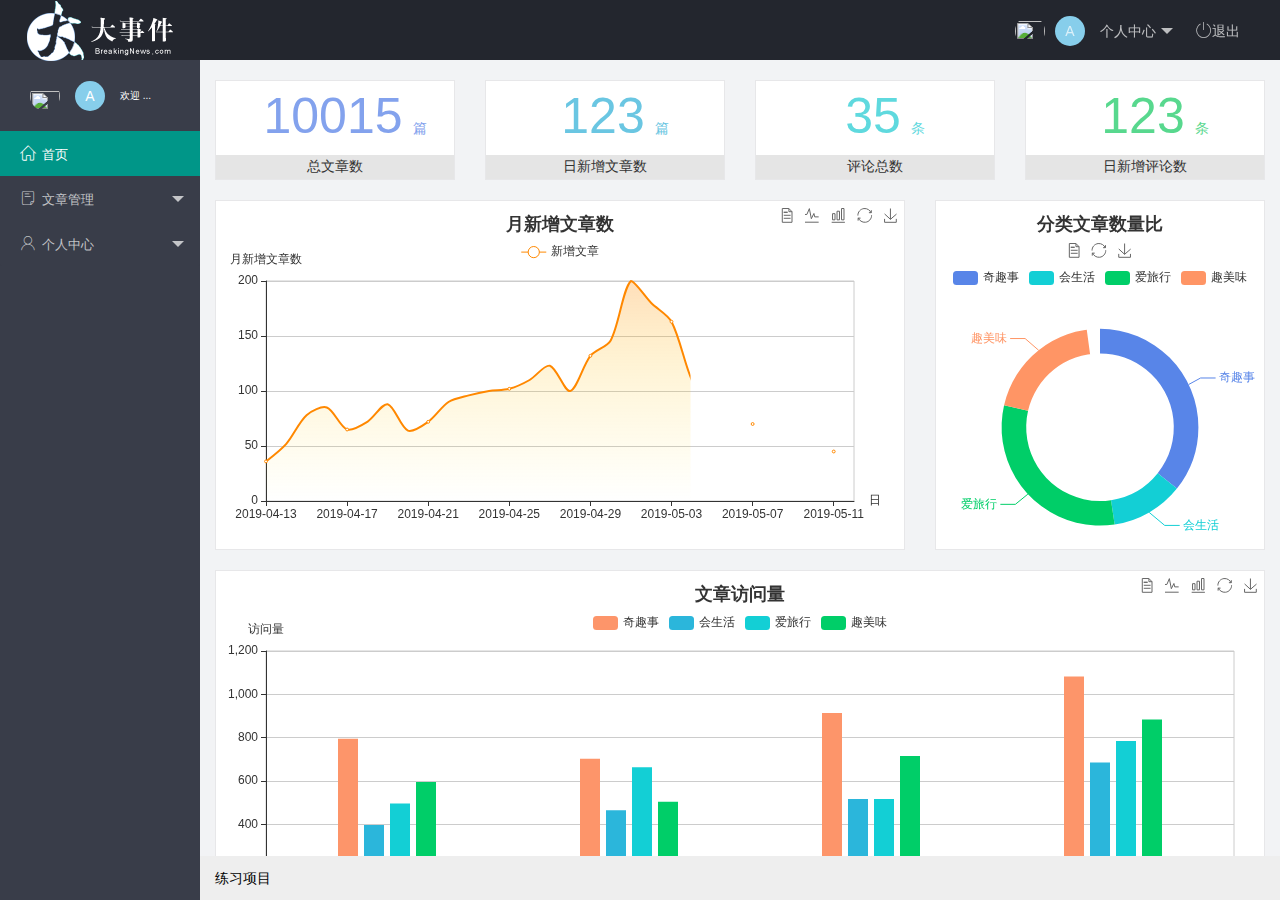
==== commit 3a655919: "完成了个人中心模块" ====
--- a/index.html
+++ b/index.html
@@ -27,9 +27,9 @@
                   个人中心
                 </a>
                 <dl class="layui-nav-child">
-                  <dd><a href="">基本资料</a></dd>
-                  <dd><a href="">更换头像</a></dd>
-                  <dd><a href="">重置密码</a></dd>
+                  <dd><a href="./user/user_info.html" target="fm">基本资料</a></dd>
+                  <dd><a href="./user/user_photo.html" target="fm">更换头像</a></dd>
+                  <dd><a href="./user/user_pwd.html"  target="fm">重置密码</a></dd>
                 </dl>
               </li>
               <li class="layui-nav-item" lay-header-event="menuRight" lay-unselect>
@@ -63,11 +63,11 @@
                   </dl>
                 </li>
                 <li class="layui-nav-item">
-                  <a href="javascript:;"><span class="iconfont icon-user"></span>个人中心</a>
+                  <a href="javascript:;" ><span class="iconfont icon-user" ></span>个人中心</a>
                   <dl class="layui-nav-child">
-                    <dd><a href="javascript:;"><i class="layui-icon layui-icon-app"></i>基本资料</a></dd>
-                    <dd><a href="javascript:;"><i class="layui-icon layui-icon-app"></i>更换头像</a></dd>
-                    <dd><a href=""><i class="layui-icon layui-icon-app"></i>重置密码</a></dd>
+                    <dd><a href="./user/user_info.html" target="fm" class="user_info"><i class="layui-icon layui-icon-app"></i>基本资料</a></dd>
+                    <dd><a href="./user/user_photo.html" target="fm"><i class="layui-icon layui-icon-app"></i>更换头像</a></dd>
+                    <dd><a href="./user/user_pwd.html" target="fm"><i class="layui-icon layui-icon-app"></i>重置密码</a></dd>
                   </dl>
                 </li>
                 
@@ -83,7 +83,7 @@
           
           <div class="layui-footer">
             <!-- 底部固定区域 -->
-            底部固定区域
+            练习项目
           </div>
         </div>
         <!-- 导入 layui 的JS文件 -->
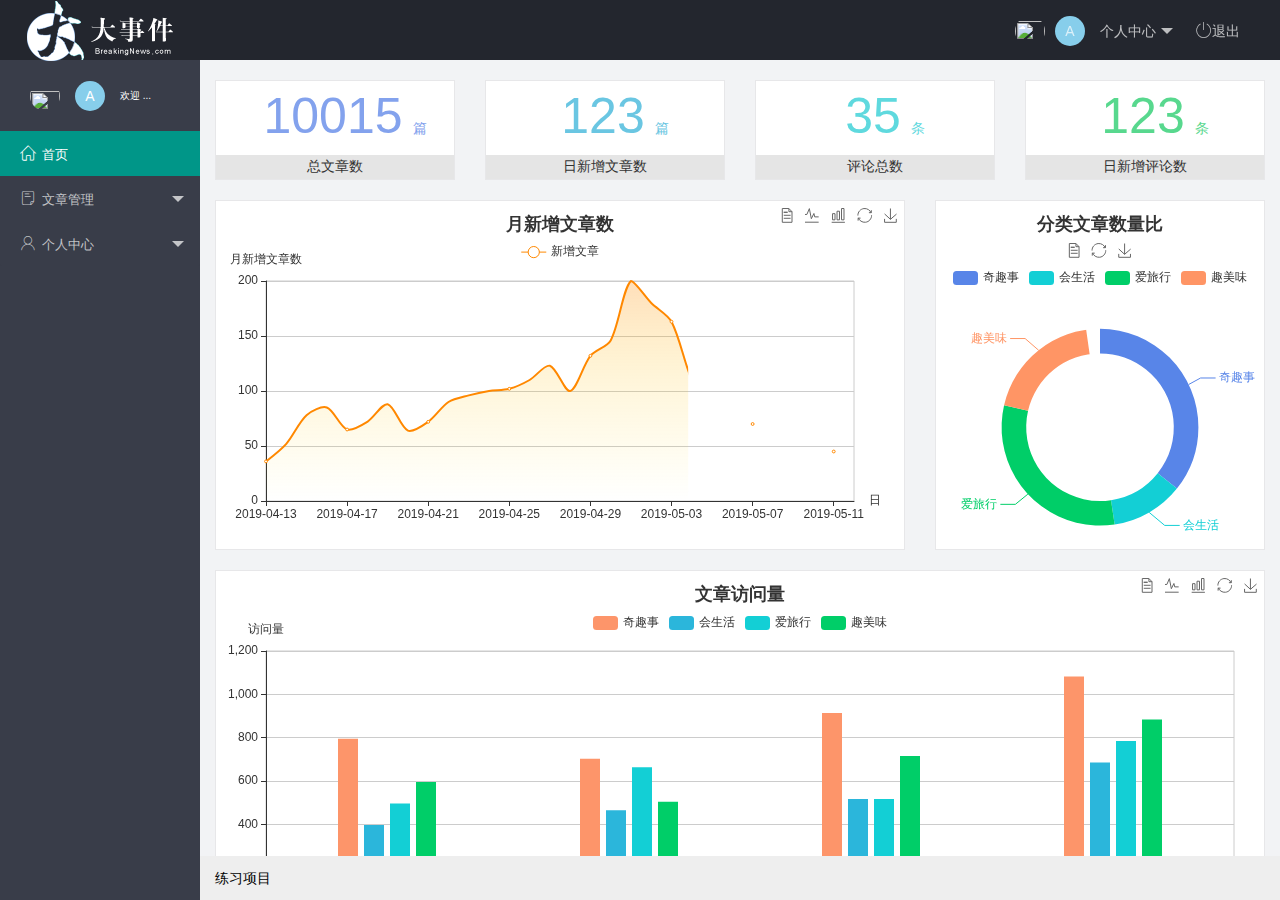
==== commit 9fe97246: "完成了文章相关的功能" ====
--- a/index.html
+++ b/index.html
@@ -57,9 +57,9 @@
                   <a class="" href="javascript:;"><span class="iconfont icon-16"></span>文章管理</a>
                   <dl class="layui-nav-child">
                         
-                    <dd><a href="javascript:;"><i class="layui-icon layui-icon-app"></i>文章类别</a></dd>
-                    <dd><a href="javascript:;"><i class="layui-icon layui-icon-app"></i>文章列表</a></dd>
-                    <dd><a href="javascript:;"><i class="layui-icon layui-icon-app"></i>发表文章</a></dd>
+                    <dd><a href="./article/article_cate.html" target="fm"><i class="layui-icon layui-icon-app"></i>文章类别</a></dd>
+                    <dd><a href="./article/article_list.html" target="fm"><i class="layui-icon layui-icon-app"></i>文章列表</a></dd>
+                    <dd><a href="./article/article_pub.html" target="fm"><i class="layui-icon layui-icon-app"></i>发表文章</a></dd>
                   </dl>
                 </li>
                 <li class="layui-nav-item">
